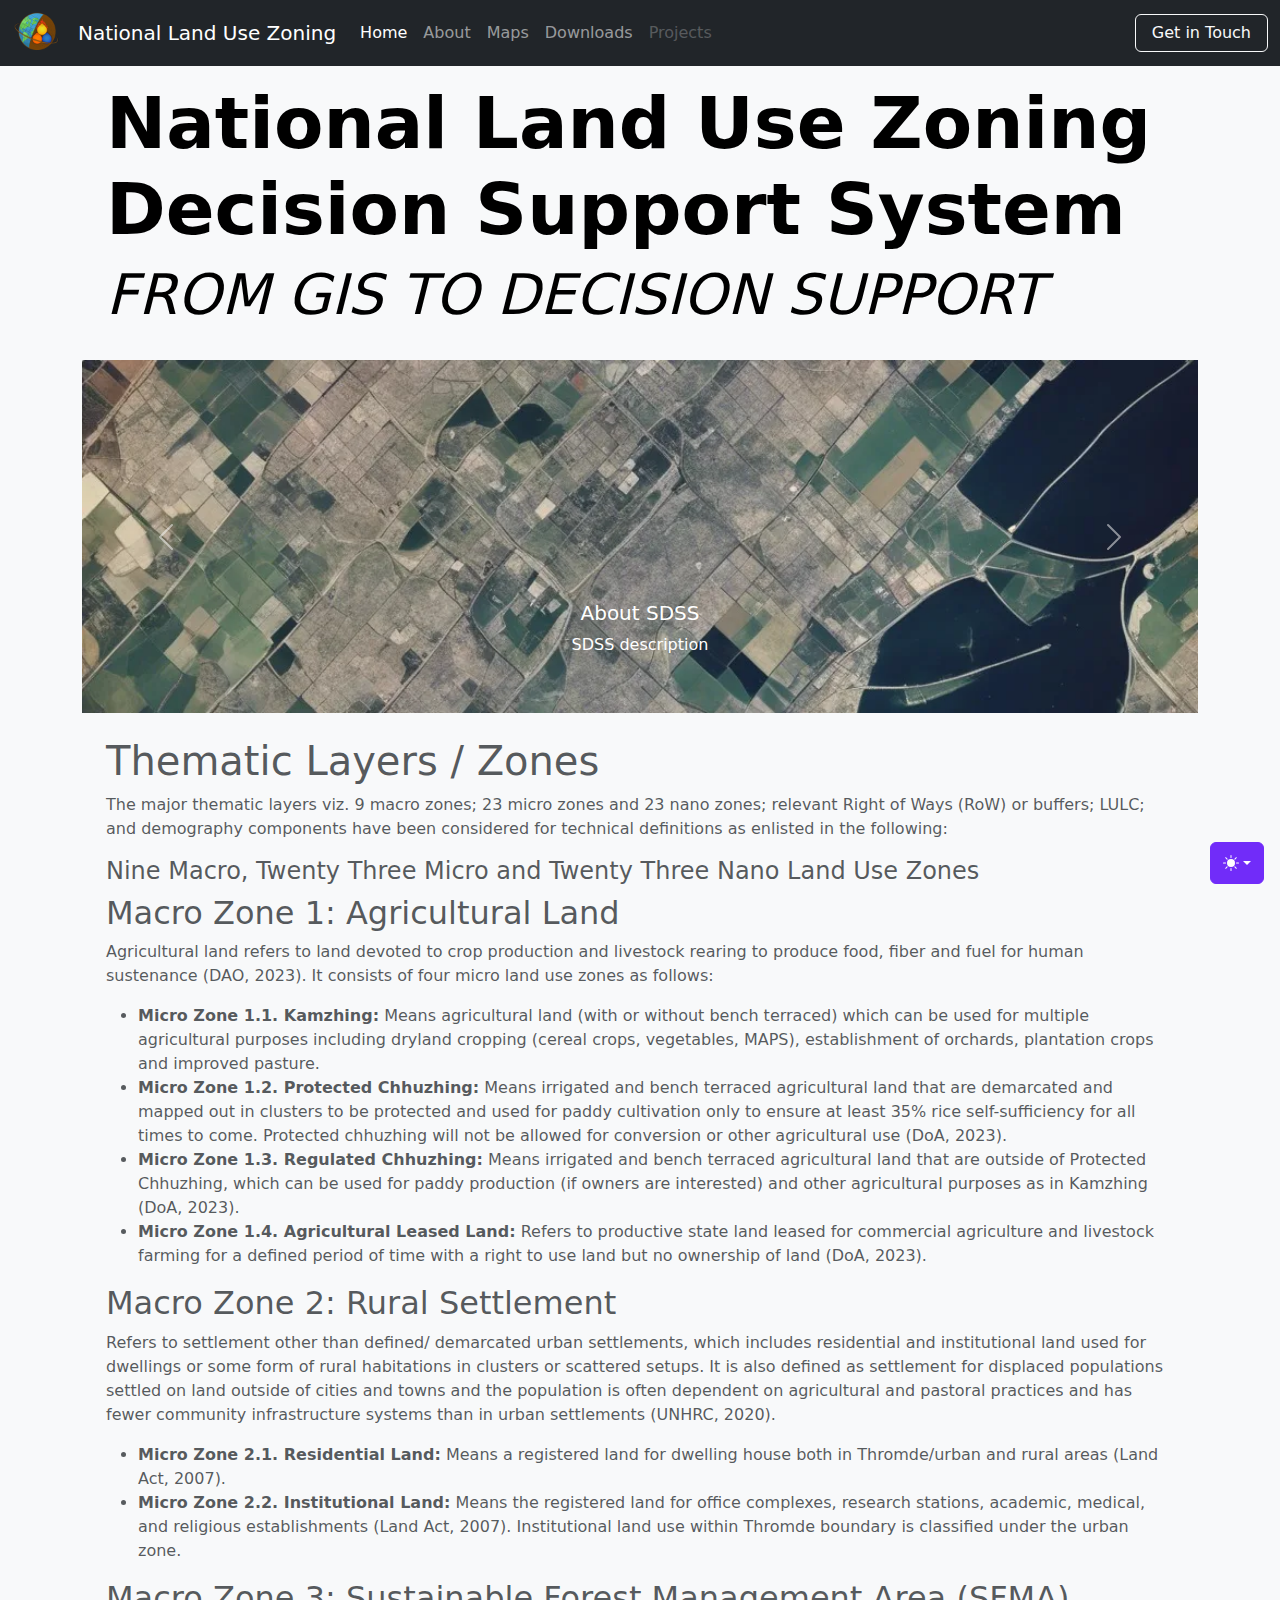
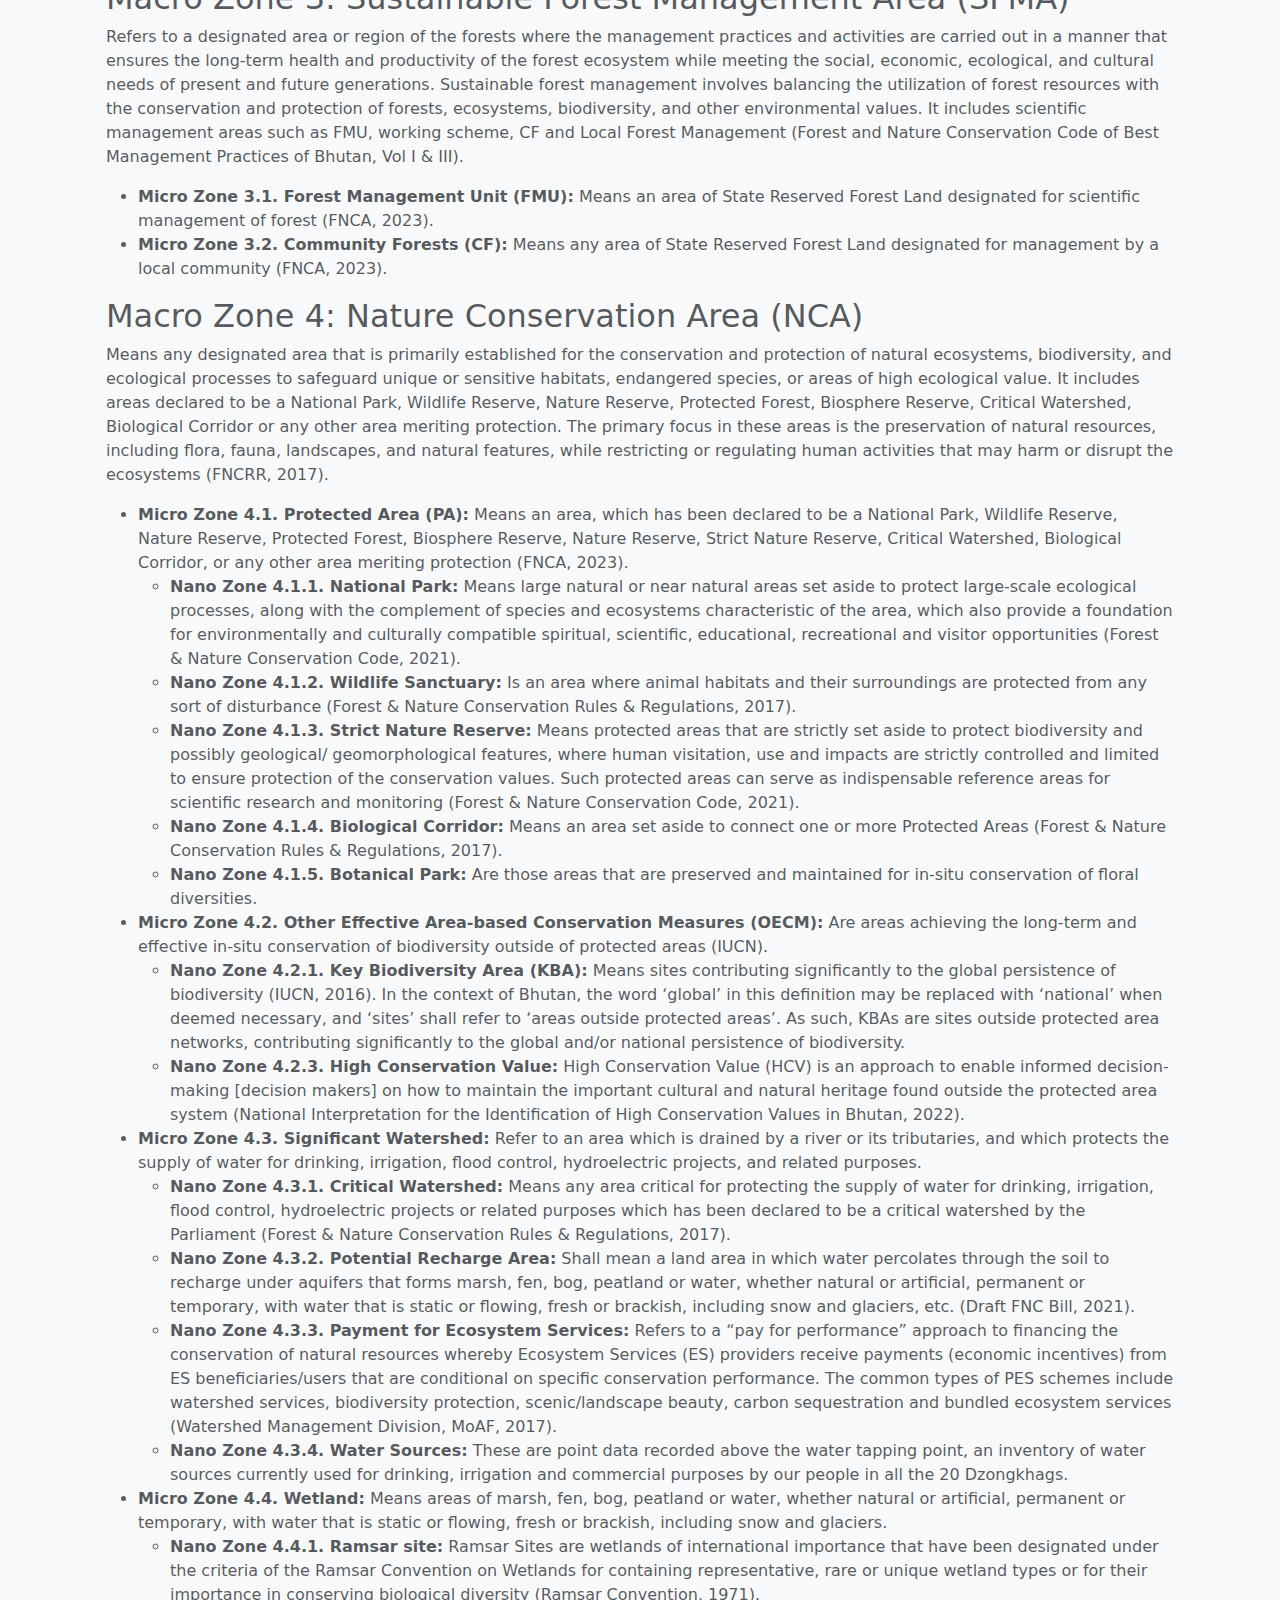
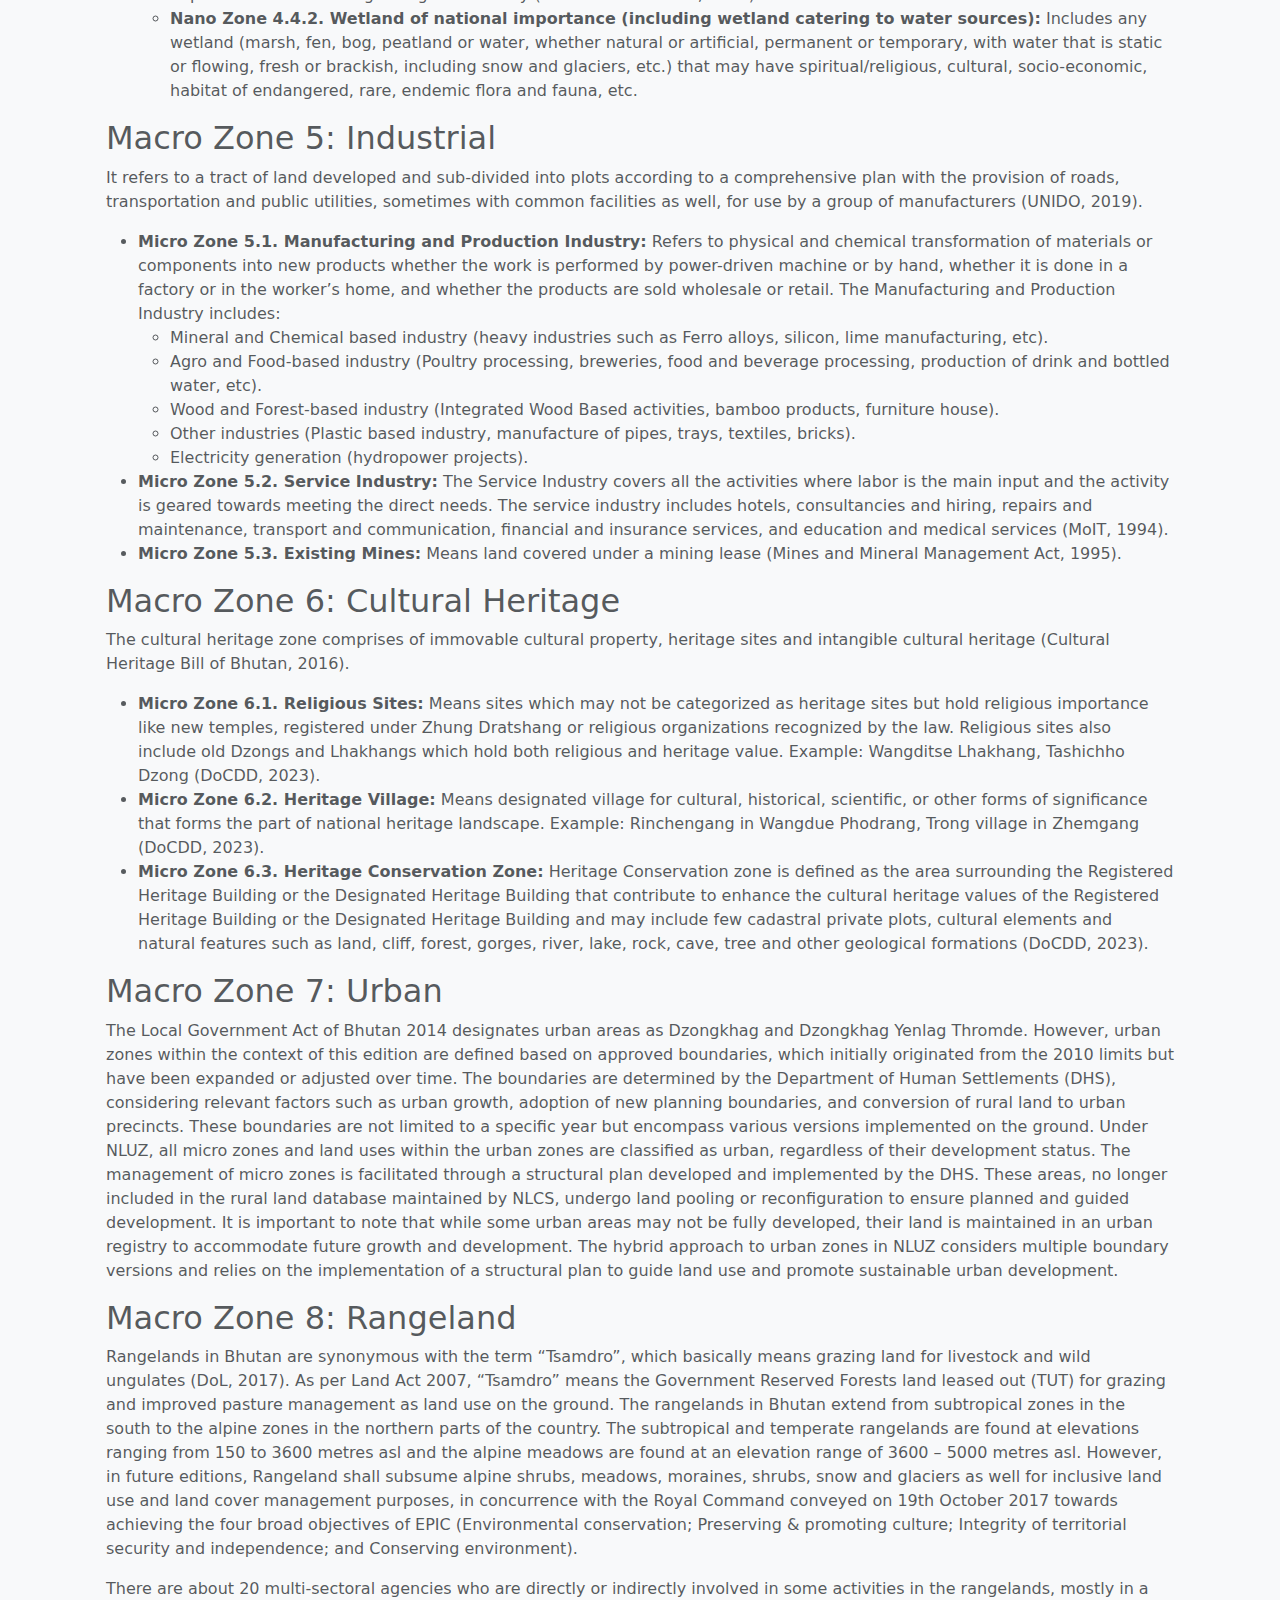
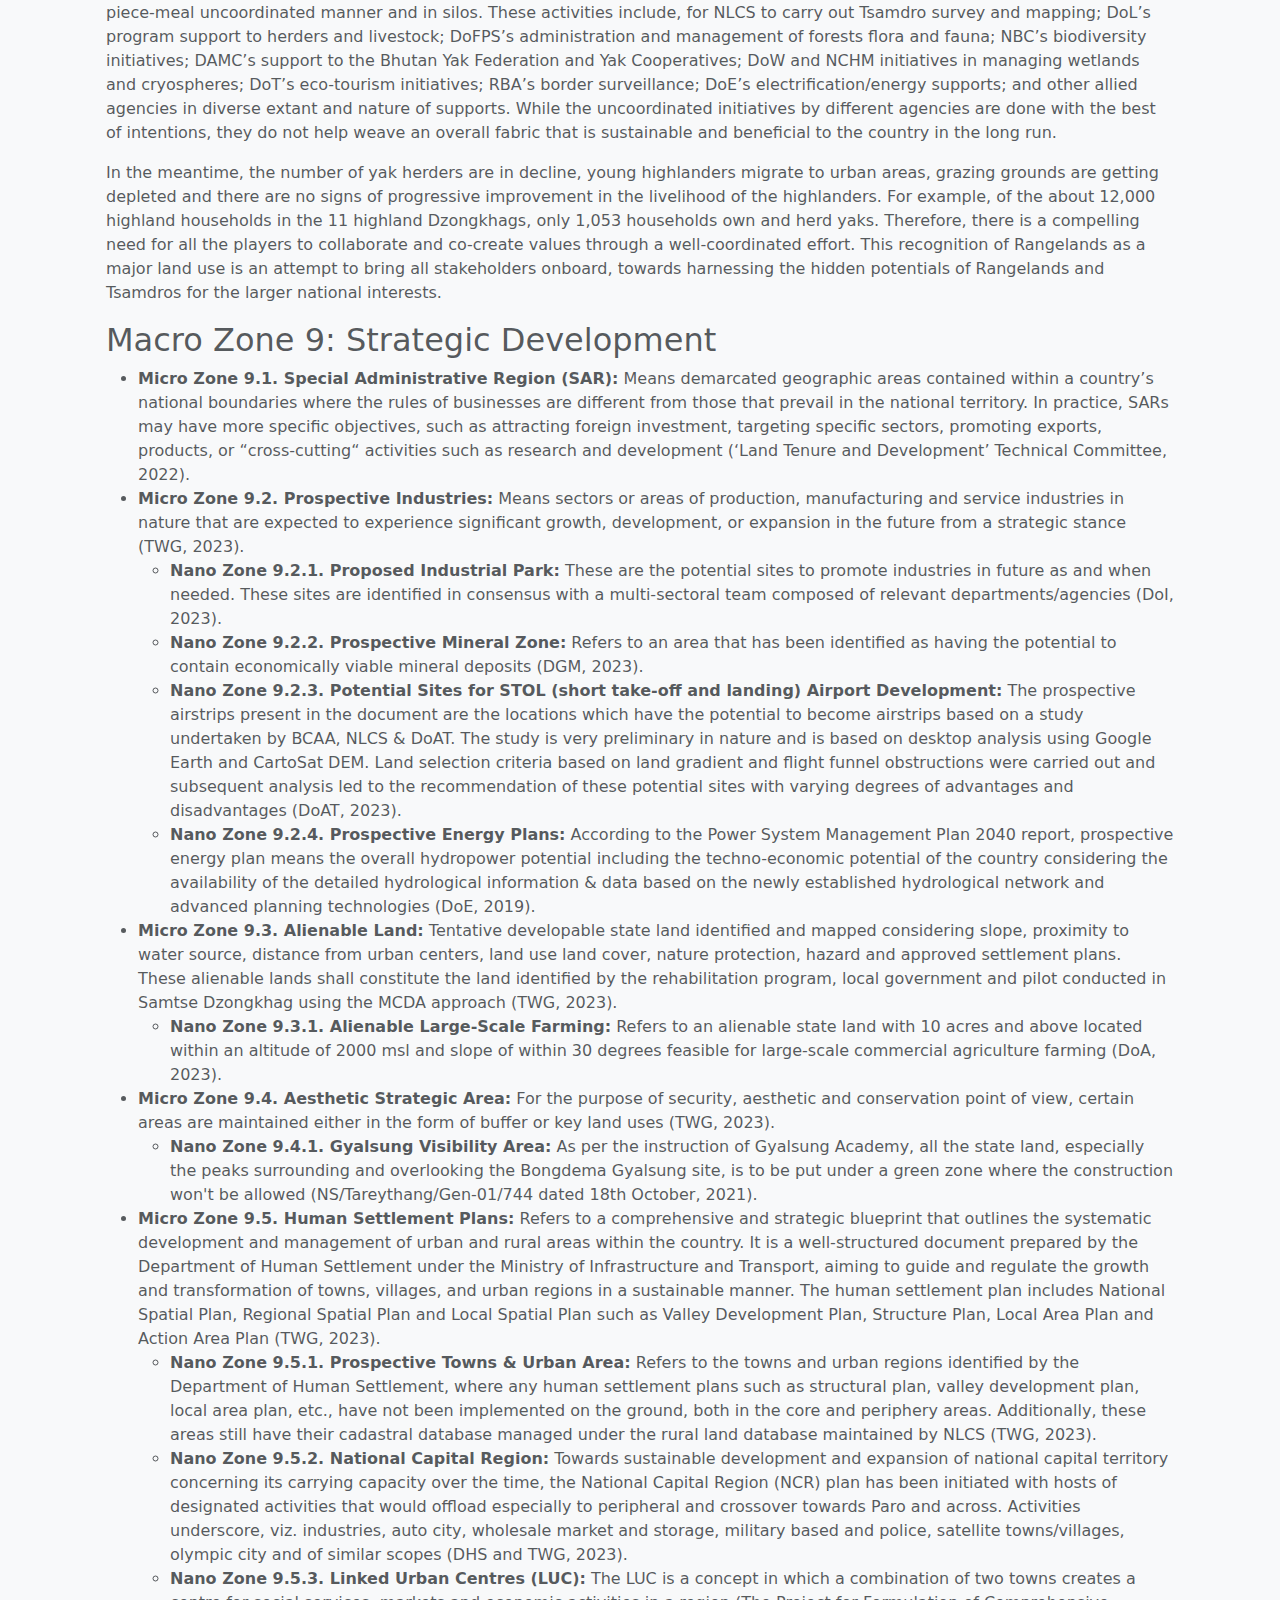
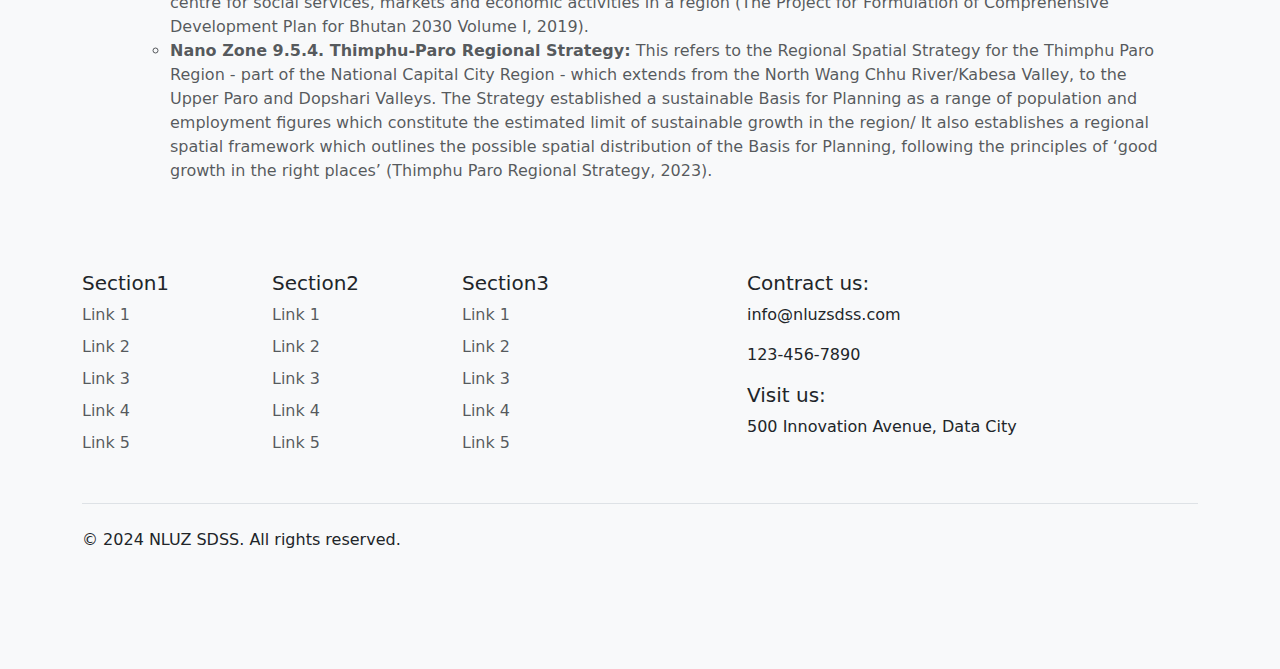
==== index.html @ 6e3481cf "initial commit" ====
<!doctype html>
<html lang="en" data-bs-theme="auto">

<head>
  <script src="./assets/js/color-modes.js"></script>
  <meta charset="utf-8">
  <meta name="viewport" content="width=device-width, initial-scale=1">
  <meta name="description" content="The NLUZ Spatial Decision Support System aims to bring a geographic information system to a decision-support platform promoting the use of geographic information and not the GIS technologies.">
  <meta name="author" content="United Nations Satellite Centre (UNOSAT)">
  <!-- ICON -->
  <link rel="icon" href="./assets/favicon.ico" sizes="32x32" type="image/vnd.microsoft.icon">
  <title>Home | National Land Use Zoning</title>

  <link href="https://cdn.jsdelivr.net/npm/bootstrap@5.3.3/dist/css/bootstrap.min.css" rel="stylesheet">

  <style>
    .bd-placeholder-img {
      font-size: 1.125rem;
      text-anchor: middle;
      -webkit-user-select: none;
      -moz-user-select: none;
      user-select: none;
    }

    @media (min-width: 768px) {
      .bd-placeholder-img-lg {
        font-size: 3.5rem;
      }
    }

    .bi {
      vertical-align: -.125em;
      fill: currentColor;
    }

    .btn-bd-primary {
      --bd-violet-bg: #712cf9;
      --bd-violet-rgb: 112.520718, 44.062154, 249.437846;

      --bs-btn-font-weight: 600;
      --bs-btn-color: var(--bs-white);
      --bs-btn-bg: var(--bd-violet-bg);
      --bs-btn-border-color: var(--bd-violet-bg);
      --bs-btn-hover-color: var(--bs-white);
      --bs-btn-hover-bg: #6528e0;
      --bs-btn-hover-border-color: #6528e0;
      --bs-btn-focus-shadow-rgb: var(--bd-violet-rgb);
      --bs-btn-active-color: var(--bs-btn-hover-color);
      --bs-btn-active-bg: #5a23c8;
      --bs-btn-active-border-color: #5a23c8;
    }

    .bd-mode-toggle {
      z-index: 1500;
    }

    .bd-mode-toggle .dropdown-menu .active .bi {
      display: block !important;
    }
  </style>


  <!-- Custom styles for this template -->
  <link href="./assets/css/offcanvas-navbar.css" rel="stylesheet">
</head>

<body class="bg-body-tertiary">
  <svg xmlns="http://www.w3.org/2000/svg" class="d-none">
    <symbol id="check2" viewBox="0 0 16 16">
      <path
        d="M13.854 3.646a.5.5 0 0 1 0 .708l-7 7a.5.5 0 0 1-.708 0l-3.5-3.5a.5.5 0 1 1 .708-.708L6.5 10.293l6.646-6.647a.5.5 0 0 1 .708 0z" />
    </symbol>
    <symbol id="circle-half" viewBox="0 0 16 16">
      <path d="M8 15A7 7 0 1 0 8 1v14zm0 1A8 8 0 1 1 8 0a8 8 0 0 1 0 16z" />
    </symbol>
    <symbol id="moon-stars-fill" viewBox="0 0 16 16">
      <path
        d="M6 .278a.768.768 0 0 1 .08.858 7.208 7.208 0 0 0-.878 3.46c0 4.021 3.278 7.277 7.318 7.277.527 0 1.04-.055 1.533-.16a.787.787 0 0 1 .81.316.733.733 0 0 1-.031.893A8.349 8.349 0 0 1 8.344 16C3.734 16 0 12.286 0 7.71 0 4.266 2.114 1.312 5.124.06A.752.752 0 0 1 6 .278z" />
      <path
        d="M10.794 3.148a.217.217 0 0 1 .412 0l.387 1.162c.173.518.579.924 1.097 1.097l1.162.387a.217.217 0 0 1 0 .412l-1.162.387a1.734 1.734 0 0 0-1.097 1.097l-.387 1.162a.217.217 0 0 1-.412 0l-.387-1.162A1.734 1.734 0 0 0 9.31 6.593l-1.162-.387a.217.217 0 0 1 0-.412l1.162-.387a1.734 1.734 0 0 0 1.097-1.097l.387-1.162zM13.863.099a.145.145 0 0 1 .274 0l.258.774c.115.346.386.617.732.732l.774.258a.145.145 0 0 1 0 .274l-.774.258a1.156 1.156 0 0 0-.732.732l-.258.774a.145.145 0 0 1-.274 0l-.258-.774a1.156 1.156 0 0 0-.732-.732l-.774-.258a.145.145 0 0 1 0-.274l.774-.258c.346-.115.617-.386.732-.732L13.863.1z" />
    </symbol>
    <symbol id="sun-fill" viewBox="0 0 16 16">
      <path
        d="M8 12a4 4 0 1 0 0-8 4 4 0 0 0 0 8zM8 0a.5.5 0 0 1 .5.5v2a.5.5 0 0 1-1 0v-2A.5.5 0 0 1 8 0zm0 13a.5.5 0 0 1 .5.5v2a.5.5 0 0 1-1 0v-2A.5.5 0 0 1 8 13zm8-5a.5.5 0 0 1-.5.5h-2a.5.5 0 0 1 0-1h2a.5.5 0 0 1 .5.5zM3 8a.5.5 0 0 1-.5.5h-2a.5.5 0 0 1 0-1h2A.5.5 0 0 1 3 8zm10.657-5.657a.5.5 0 0 1 0 .707l-1.414 1.415a.5.5 0 1 1-.707-.708l1.414-1.414a.5.5 0 0 1 .707 0zm-9.193 9.193a.5.5 0 0 1 0 .707L3.05 13.657a.5.5 0 0 1-.707-.707l1.414-1.414a.5.5 0 0 1 .707 0zm9.193 2.121a.5.5 0 0 1-.707 0l-1.414-1.414a.5.5 0 0 1 .707-.707l1.414 1.414a.5.5 0 0 1 0 .707zM4.464 4.465a.5.5 0 0 1-.707 0L2.343 3.05a.5.5 0 1 1 .707-.707l1.414 1.414a.5.5 0 0 1 0 .708z" />
    </symbol>
  </svg>

  <div class="dropdown position-fixed bottom-0 end-0 mb-3 me-3 bd-mode-toggle">
    <button class="btn btn-bd-primary py-2 dropdown-toggle d-flex align-items-center" id="bd-theme" type="button"
      aria-expanded="false" data-bs-toggle="dropdown" aria-label="Toggle theme (auto)">
      <svg class="bi my-1 theme-icon-active" width="1em" height="1em">
        <use href="#circle-half"></use>
      </svg>
      <span class="visually-hidden" id="bd-theme-text">Toggle theme</span>
    </button>
    <ul class="dropdown-menu dropdown-menu-end shadow" aria-labelledby="bd-theme-text">
      <li>
        <button type="button" class="dropdown-item d-flex align-items-center" data-bs-theme-value="light"
          aria-pressed="false">
          <svg class="bi me-2 opacity-50" width="1em" height="1em">
            <use href="#sun-fill"></use>
          </svg>
          Light
          <svg class="bi ms-auto d-none" width="1em" height="1em">
            <use href="#check2"></use>
          </svg>
        </button>
      </li>
      <li>
        <button type="button" class="dropdown-item d-flex align-items-center" data-bs-theme-value="dark"
          aria-pressed="false">
          <svg class="bi me-2 opacity-50" width="1em" height="1em">
            <use href="#moon-stars-fill"></use>
          </svg>
          Dark
          <svg class="bi ms-auto d-none" width="1em" height="1em">
            <use href="#check2"></use>
          </svg>
        </button>
      </li>
      <li>
        <button type="button" class="dropdown-item d-flex align-items-center active" data-bs-theme-value="auto"
          aria-pressed="true">
          <svg class="bi me-2 opacity-50" width="1em" height="1em">
            <use href="#circle-half"></use>
          </svg>
          Auto
          <svg class="bi ms-auto d-none" width="1em" height="1em">
            <use href="#check2"></use>
          </svg>
        </button>
      </li>
    </ul>
  </div>

  <!-- NAVIGATION BAR -->
  <nav class="navbar navbar-expand-lg fixed-top navbar-dark bg-dark" aria-label="Main navigation">
    <div class="container-fluid">
      <img class="me-3" src="./assets/images/NLCS-logo.png" alt="" width="50" height="50">
      <a class="navbar-brand" href="#">National Land Use Zoning</a>
      <button class="navbar-toggler p-0 border-0" type="button" id="navbarSideCollapse" aria-label="Toggle navigation">
        <span class="navbar-toggler-icon"></span>
      </button>

      <div class="navbar-collapse offcanvas-collapse" id="navbarsExampleDefault">
        <ul class="navbar-nav me-auto mb-2 mb-lg-0">
          <li class="nav-item">
            <a class="nav-link active" aria-current="page" href="#">Home</a>
          </li>
          <li class="nav-item">
            <a class="nav-link" href="./about.html">About</a>
          </li>
          <li class="nav-item">
            <a class="nav-link" href="#">Maps</a>
          </li>
          <li class="nav-item">
            <a class="nav-link" href="./download.html">Downloads</a>
          </li>
          <li class="nav-item">
            <a class="nav-link disabled" href="#">Projects</a>
          </li>
        </ul>
        <button class="btn btn-outline-light px-3" type="button">Get in Touch</button>
      </div>
    </div>
  </nav>

  <main class="container">

    <div class="p-4 p-md-4 rounded text-body-emphasis">
      <div class="col-lg-12 px-0">
        <h1 class="display-2 fw-bold">National Land Use Zoning Decision Support System</h1>
        <h2 class="display-4 fst-italic">FROM GIS TO DECISION SUPPORT</h2>
      </div>
    </div>

    <!-- CAROUSEL -->
    <div id="carouselExampleAutoplaying" class="carousel slide" data-bs-ride="carousel">
      <div class="carousel-inner">
        <div class="carousel-item active">
          <img src="./assets/images/carousel1.jpg" class="d-block w-100 h-50" alt="...">
          <div class="carousel-caption d-none d-md-block">
            <h5>About SDSS</h5>
            <p>SDSS description</p>
          </div>
        </div>
        <div class="carousel-item">
          <img src="./assets/images/carousel2.jpg" class="d-block w-100" alt="...">
          <div class="carousel-caption d-none d-md-block">
            <h5>About SDSS</h5>
            <p>SDSS description</p>
          </div>
        </div>
        <div class="carousel-item">
          <img src="./assets/images/carousel3.jpg" class="d-block w-100" alt="...">
          <div class="carousel-caption d-none d-md-block">
            <h5>About SDSS</h5>
            <p>SDSS description</p>
          </div>
        </div>
      </div>
      <button class="carousel-control-prev" type="button" data-bs-target="#carouselExampleAutoplaying" data-bs-slide="prev">
        <span class="carousel-control-prev-icon" aria-hidden="true"></span>
        <span class="visually-hidden">Previous</span>
      </button>
      <button class="carousel-control-next" type="button" data-bs-target="#carouselExampleAutoplaying" data-bs-slide="next">
        <span class="carousel-control-next-icon" aria-hidden="true"></span>
        <span class="visually-hidden">Next</span>
      </button>
    </div>

    <!-- SECTION NLUZ ZONES -->
    <section class="p-4 p-md-4 text-body-secondary">
      <h1>Thematic Layers / Zones</h1>
      <p>The major thematic layers viz. 9 macro zones; 23 micro zones and 23 nano zones; relevant Right of Ways (RoW) or
        buffers; LULC; and demography components have been considered for technical definitions as enlisted in the
        following:</p>
      <h4>Nine Macro, Twenty Three Micro and Twenty Three Nano Land Use Zones </h4>
    
    
      <h2>Macro Zone 1: Agricultural Land</h2>
      <p>Agricultural land refers to land devoted to crop production and livestock rearing to produce food, fiber and fuel
        for human sustenance (DAO, 2023). It consists of four micro land use zones as follows:</p>
      <ul>
        <li>
          <strong>Micro Zone 1.1. Kamzhing:</strong> Means agricultural land (with or without bench terraced) which can be
          used for multiple agricultural purposes including dryland cropping (cereal crops, vegetables, MAPS), establishment
          of orchards, plantation crops and improved pasture.
        </li>
        <li>
          <strong>Micro Zone 1.2. Protected Chhuzhing:</strong> Means irrigated and bench terraced agricultural land that
          are demarcated and mapped out in clusters to be protected and used for paddy cultivation only to ensure at least
          35% rice self-sufficiency for all times to come. Protected chhuzhing will not be allowed for conversion or other
          agricultural use (DoA, 2023).
        </li>
        <li>
          <strong>Micro Zone 1.3. Regulated Chhuzhing:</strong> Means irrigated and bench terraced agricultural land that
          are outside of Protected Chhuzhing, which can be used for paddy production (if owners are interested) and other
          agricultural purposes as in Kamzhing (DoA, 2023).
        </li>
        <li>
          <strong>Micro Zone 1.4. Agricultural Leased Land:</strong> Refers to productive state land leased for commercial
          agriculture and livestock farming for a defined period of time with a right to use land but no ownership of land
          (DoA, 2023).
        </li>
      </ul>
    
      <h2>Macro Zone 2: Rural Settlement</h2>
      <p>Refers to settlement other than defined/ demarcated urban settlements, which includes residential and institutional
        land used for dwellings or some form of rural habitations in clusters or scattered setups. It is also defined as
        settlement for displaced populations settled on land outside of cities and towns and the population is often
        dependent on agricultural and pastoral practices and has fewer community infrastructure systems than in urban
        settlements (UNHRC, 2020).</p>
      <ul>
        <li>
          <strong>Micro Zone 2.1. Residential Land:</strong> Means a registered land for dwelling house both in
          Thromde/urban and rural areas (Land Act, 2007).
        </li>
        <li>
          <strong>Micro Zone 2.2. Institutional Land:</strong> Means the registered land for office complexes, research
          stations, academic, medical, and religious establishments (Land Act, 2007). Institutional land use within Thromde
          boundary is classified under the urban zone.
        </li>
      </ul>
    
      <h2>Macro Zone 3: Sustainable Forest Management Area (SFMA)</h2>
      <p>Refers to a designated area or region of the forests where the management practices and activities are carried out
        in a manner that ensures the long-term health and productivity of the forest ecosystem while meeting the social,
        economic, ecological, and cultural needs of present and future generations. Sustainable forest management involves
        balancing the utilization of forest resources with the conservation and protection of forests, ecosystems,
        biodiversity, and other environmental values. It includes scientific management areas such as FMU, working scheme,
        CF and Local Forest Management (Forest and Nature Conservation Code of Best Management Practices of Bhutan, Vol I &
        III).</p>
      <ul>
        <li>
          <strong>Micro Zone 3.1. Forest Management Unit (FMU):</strong> Means an area of State Reserved Forest Land
          designated for scientific management of forest (FNCA, 2023).
        </li>
        <li>
          <strong>Micro Zone 3.2. Community Forests (CF):</strong> Means any area of State Reserved Forest Land designated
          for management by a local community (FNCA, 2023).
        </li>
      </ul>
    
      <h2>Macro Zone 4: Nature Conservation Area (NCA)</h2>
      <p>Means any designated area that is primarily established for the conservation and protection of natural ecosystems,
        biodiversity, and ecological processes to safeguard unique or sensitive habitats, endangered species, or areas of
        high ecological value. It includes areas declared to be a National Park, Wildlife Reserve, Nature Reserve, Protected
        Forest, Biosphere Reserve, Critical Watershed, Biological Corridor or any other area meriting protection. The
        primary focus in these areas is the preservation of natural resources, including flora, fauna, landscapes, and
        natural features, while restricting or regulating human activities that may harm or disrupt the ecosystems (FNCRR,
        2017).</p>
      <ul>
        <li>
          <strong>Micro Zone 4.1. Protected Area (PA):</strong> Means an area, which has been declared to be a National
          Park, Wildlife Reserve, Nature Reserve, Protected Forest, Biosphere Reserve, Nature Reserve, Strict Nature
          Reserve, Critical Watershed, Biological Corridor, or any other area meriting protection (FNCA, 2023).
          <ul>
            <li>
              <strong>Nano Zone 4.1.1. National Park:</strong> Means large natural or near natural areas set aside to
              protect large-scale ecological processes, along with the complement of species and ecosystems characteristic
              of the area, which also provide a foundation for environmentally and culturally compatible spiritual,
              scientific, educational, recreational and visitor opportunities (Forest & Nature Conservation Code, 2021).
            </li>
            <li>
              <strong>Nano Zone 4.1.2. Wildlife Sanctuary:</strong> Is an area where animal habitats and their surroundings
              are protected from any sort of disturbance (Forest & Nature Conservation Rules & Regulations, 2017).
            </li>
            <li>
              <strong>Nano Zone 4.1.3. Strict Nature Reserve:</strong> Means protected areas that are strictly set aside to
              protect biodiversity and possibly geological/ geomorphological features, where human visitation, use and
              impacts are strictly controlled and limited to ensure protection of the conservation values. Such protected
              areas can serve as indispensable reference areas for scientific research and monitoring (Forest & Nature
              Conservation Code, 2021).
            </li>
            <li>
              <strong>Nano Zone 4.1.4. Biological Corridor:</strong> Means an area set aside to connect one or more
              Protected Areas (Forest & Nature Conservation Rules & Regulations, 2017).
            </li>
            <li>
              <strong>Nano Zone 4.1.5. Botanical Park:</strong> Are those areas that are preserved and maintained for
              in-situ conservation of floral diversities.
            </li>
          </ul>
        </li>
        <li>
          <strong>Micro Zone 4.2. Other Effective Area-based Conservation Measures (OECM):</strong> Are areas achieving the
          long-term and effective in-situ conservation of biodiversity outside of protected areas (IUCN).
          <ul>
            <li>
              <strong>Nano Zone 4.2.1. Key Biodiversity Area (KBA):</strong> Means sites contributing significantly to the
              global persistence of biodiversity (IUCN, 2016). In the context of Bhutan, the word ‘global’ in this
              definition may be replaced with ‘national’ when deemed necessary, and ‘sites’ shall refer to ‘areas outside
              protected areas’. As such, KBAs are sites outside protected area networks, contributing significantly to the
              global and/or national persistence of biodiversity.
            </li>
            <li>
              <strong>Nano Zone 4.2.3. High Conservation Value:</strong> High Conservation Value (HCV) is an approach to
              enable informed decision-making [decision makers] on how to maintain the important cultural and natural
              heritage found outside the protected area system (National Interpretation for the Identification of High
              Conservation Values in Bhutan, 2022).
            </li>
          </ul>
        </li>
        <li>
          <strong>Micro Zone 4.3. Significant Watershed:</strong> Refer to an area which is drained by a river or its
          tributaries, and which protects the supply of water for drinking, irrigation, flood control, hydroelectric
          projects, and related purposes.
          <ul>
            <li>
              <strong>Nano Zone 4.3.1. Critical Watershed:</strong> Means any area critical for protecting the supply of
              water for drinking, irrigation, flood control, hydroelectric projects or related purposes which has been
              declared to be a critical watershed by the Parliament (Forest & Nature Conservation Rules & Regulations,
              2017).
            </li>
            <li>
              <strong>Nano Zone 4.3.2. Potential Recharge Area:</strong> Shall mean a land area in which water percolates
              through the soil to recharge under aquifers that forms marsh, fen, bog, peatland or water, whether natural or
              artificial, permanent or temporary, with water that is static or flowing, fresh or brackish, including snow
              and glaciers, etc. (Draft FNC Bill, 2021).
            </li>
            <li>
              <strong>Nano Zone 4.3.3. Payment for Ecosystem Services:</strong> Refers to a “pay for performance” approach
              to financing the conservation of natural resources whereby Ecosystem Services (ES) providers receive payments
              (economic incentives) from ES beneficiaries/users that are conditional on specific conservation performance.
              The common types of PES schemes include watershed services, biodiversity protection, scenic/landscape beauty,
              carbon sequestration and bundled ecosystem services (Watershed Management Division, MoAF, 2017).
            </li>
            <li>
              <strong>Nano Zone 4.3.4. Water Sources:</strong> These are point data recorded above the water tapping point,
              an inventory of water sources currently used for drinking, irrigation and commercial purposes by our people in
              all the 20 Dzongkhags.
            </li>
          </ul>
        </li>
        <li>
          <strong>Micro Zone 4.4. Wetland:</strong> Means areas of marsh, fen, bog, peatland or water, whether natural or
          artificial, permanent or temporary, with water that is static or flowing, fresh or brackish, including snow and
          glaciers.
          <ul>
            <li>
              <strong>Nano Zone 4.4.1. Ramsar site:</strong> Ramsar Sites are wetlands of international importance that have
              been designated under the criteria of the Ramsar Convention on Wetlands for containing representative, rare or
              unique wetland types or for their importance in conserving biological diversity (Ramsar Convention, 1971).
            </li>
            <li>
              <strong>Nano Zone 4.4.2. Wetland of national importance (including wetland catering to water
                sources):</strong> Includes any wetland (marsh, fen, bog, peatland or water, whether natural or artificial,
              permanent or temporary, with water that is static or flowing, fresh or brackish, including snow and glaciers,
              etc.) that may have spiritual/religious, cultural, socio-economic, habitat of endangered, rare, endemic flora
              and fauna, etc.
            </li>
          </ul>
        </li>
      </ul>

          <h2>Macro Zone 5: Industrial</h2>
          <p>It refers to a tract of land developed and sub-divided into plots according to a comprehensive plan with the provision of roads, transportation and public utilities, sometimes with common facilities as well, for use by a group of manufacturers (UNIDO, 2019).</p>
          <ul>
              <li>
                  <strong>Micro Zone 5.1. Manufacturing and Production Industry:</strong> Refers to physical and chemical transformation of materials or components into new products whether the work is performed by power-driven machine or by hand, whether it is done in a factory or in the worker’s home, and whether the products are sold wholesale or retail. The Manufacturing and Production Industry includes:
                  <ul>
                      <li>Mineral and Chemical based industry (heavy industries such as Ferro alloys, silicon, lime manufacturing, etc).</li>
                      <li>Agro and Food-based industry (Poultry processing, breweries, food and beverage processing, production of drink and bottled water, etc).</li>
                      <li>Wood and Forest-based industry (Integrated Wood Based activities, bamboo products, furniture house).</li>
                      <li>Other industries (Plastic based industry, manufacture of pipes, trays, textiles, bricks).</li>
                      <li>Electricity generation (hydropower projects).</li>
                  </ul>
              </li>
              <li>
                  <strong>Micro Zone 5.2. Service Industry:</strong> The Service Industry covers all the activities where labor is the main input and the activity is geared towards meeting the direct needs. The service industry includes hotels, consultancies and hiring, repairs and maintenance, transport and communication, financial and insurance services, and education and medical services (MoIT, 1994).
              </li>
              <li>
                  <strong>Micro Zone 5.3. Existing Mines:</strong> Means land covered under a mining lease (Mines and Mineral Management Act, 1995).
              </li>
          </ul>

          <h2>Macro Zone 6: Cultural Heritage</h2>
          <p>The cultural heritage zone comprises of immovable cultural property, heritage sites and intangible cultural heritage (Cultural Heritage Bill of Bhutan, 2016).</p>
          <ul>
              <li>
                  <strong>Micro Zone 6.1. Religious Sites:</strong> Means sites which may not be categorized as heritage sites but hold religious importance like new temples, registered under Zhung Dratshang or religious organizations recognized by the law. Religious sites also include old Dzongs and Lhakhangs which hold both religious and heritage value. Example: Wangditse Lhakhang, Tashichho Dzong (DoCDD, 2023).
              </li>
              <li>
                  <strong>Micro Zone 6.2. Heritage Village:</strong> Means designated village for cultural, historical, scientific, or other forms of significance that forms the part of national heritage landscape. Example: Rinchengang in Wangdue Phodrang, Trong village in Zhemgang (DoCDD, 2023).
              </li>
              <li>
                  <strong>Micro Zone 6.3. Heritage Conservation Zone:</strong> Heritage Conservation zone is defined as the area surrounding the Registered Heritage Building or the Designated Heritage Building that contribute to enhance the cultural heritage values of the Registered Heritage Building or the Designated Heritage Building and may include few cadastral private plots, cultural elements and natural features such as land, cliff, forest, gorges, river, lake, rock, cave, tree and other geological formations (DoCDD, 2023).
              </li>
          </ul>
    
          <div>
            <h2>Macro Zone 7: Urban</h2>
            <p>The Local Government Act of Bhutan 2014 designates urban areas as Dzongkhag and Dzongkhag Yenlag Thromde. However, urban zones within the context of this edition are defined based on approved boundaries, which initially originated from the 2010 limits but have been expanded or adjusted over time. The boundaries are determined by the Department of Human Settlements (DHS), considering relevant factors such as urban growth, adoption of new planning boundaries, and conversion of rural land to urban precincts. These boundaries are not limited to a specific year but encompass various versions implemented on the ground. Under NLUZ, all micro zones and land uses within the urban zones are classified as urban, regardless of their development status. The management of micro zones is facilitated through a structural plan developed and implemented by the DHS. These areas, no longer included in the rural land database maintained by NLCS, undergo land pooling or reconfiguration to ensure planned and guided development. It is important to note that while some urban areas may not be fully developed, their land is maintained in an urban registry to accommodate future growth and development. The hybrid approach to urban zones in NLUZ considers multiple boundary versions and relies on the implementation of a structural plan to guide land use and promote sustainable urban development.</p>
        </div>
        
        <div>
            <h2>Macro Zone 8: Rangeland</h2>
            <p>Rangelands in Bhutan are synonymous with the term “Tsamdro”, which basically means grazing land for livestock and wild ungulates (DoL, 2017). As per Land Act 2007, “Tsamdro” means the Government Reserved Forests land leased out (TUT) for grazing and improved pasture management as land use on the ground. The rangelands in Bhutan extend from subtropical zones in the south to the alpine zones in the northern parts of the country. The subtropical and temperate rangelands are found at elevations ranging from 150 to 3600 metres asl and the alpine meadows are found at an elevation range of 3600 – 5000 metres asl. However, in future editions, Rangeland shall subsume alpine shrubs, meadows, moraines, shrubs, snow and glaciers as well for inclusive land use and land cover management purposes, in concurrence with the Royal Command conveyed on 19th October 2017 towards achieving the four broad objectives of EPIC (Environmental conservation; Preserving & promoting culture; Integrity of territorial security and independence; and Conserving environment).</p>
            <p>There are about 20 multi-sectoral agencies who are directly or indirectly involved in some activities in the rangelands, mostly in a piece-meal uncoordinated manner and in silos. These activities include, for NLCS to carry out Tsamdro survey and mapping; DoL’s program support to herders and livestock; DoFPS’s administration and management of forests flora and fauna; NBC’s biodiversity initiatives; DAMC’s support to the Bhutan Yak Federation and Yak Cooperatives; DoW and NCHM initiatives in managing wetlands and cryospheres; DoT’s eco-tourism initiatives; RBA’s border surveillance; DoE’s electrification/energy supports; and other allied agencies in diverse extant and nature of supports. While the uncoordinated initiatives by different agencies are done with the best of intentions, they do not help weave an overall fabric that is sustainable and beneficial to the country in the long run.</p>
            <p>In the meantime, the number of yak herders are in decline, young highlanders migrate to urban areas, grazing grounds are getting depleted and there are no signs of progressive improvement in the livelihood of the highlanders. For example, of the about 12,000 highland households in the 11 highland Dzongkhags, only 1,053 households own and herd yaks. Therefore, there is a compelling need for all the players to collaborate and co-create values through a well-coordinated effort. This recognition of Rangelands as a major land use is an attempt to bring all stakeholders onboard, towards harnessing the hidden potentials of Rangelands and Tsamdros for the larger national interests.</p>
        </div>
           
        <div>
          <h2>Macro Zone 9: Strategic Development</h2>
          
          <ul>
              <li>
                  <strong>Micro Zone 9.1. Special Administrative Region (SAR):</strong> Means demarcated geographic areas contained within a country’s national boundaries where the rules of businesses are different from those that prevail in the national territory. In practice, SARs may have more specific objectives, such as attracting foreign investment, targeting specific sectors, promoting exports, products, or “cross-cutting“ activities such as research and development (‘Land Tenure and Development’ Technical Committee, 2022).
              </li>
              
              <li>
                  <strong>Micro Zone 9.2. Prospective Industries:</strong> Means sectors or areas of production, manufacturing and service industries in nature that are expected to experience significant growth, development, or expansion in the future from a strategic stance (TWG, 2023).
                  <ul>
                      <li>
                          <strong>Nano Zone 9.2.1. Proposed Industrial Park:</strong> These are the potential sites to promote industries in future as and when needed. These sites are identified in consensus with a multi-sectoral team composed of relevant departments/agencies (DoI, 2023).
                      </li>
                      <li>
                          <strong>Nano Zone 9.2.2. Prospective Mineral Zone:</strong> Refers to an area that has been identified as having the potential to contain economically viable mineral deposits (DGM, 2023).
                      </li>
                      <li>
                          <strong>Nano Zone 9.2.3. Potential Sites for STOL (short take-off and landing) Airport Development:</strong> The prospective airstrips present in the document are the locations which have the potential to become airstrips based on a study undertaken by BCAA, NLCS & DoAT. The study is very preliminary in nature and is based on desktop analysis using Google Earth and CartoSat DEM. Land selection criteria based on land gradient and flight funnel obstructions were carried out and subsequent analysis led to the recommendation of these potential sites with varying degrees of advantages and disadvantages (DoAT, 2023).
                      </li>
                      <li>
                          <strong>Nano Zone 9.2.4. Prospective Energy Plans:</strong> According to the Power System Management Plan 2040 report, prospective energy plan means the overall hydropower potential including the techno-economic potential of the country considering the availability of the detailed hydrological information & data based on the newly established hydrological network and advanced planning technologies (DoE, 2019).
                      </li>
                  </ul>
              </li>
              
              <li>
                  <strong>Micro Zone 9.3. Alienable Land:</strong> Tentative developable state land identified and mapped considering slope, proximity to water source, distance from urban centers, land use land cover, nature protection, hazard and approved settlement plans. These alienable lands shall constitute the land identified by the rehabilitation program, local government and pilot conducted in Samtse Dzongkhag using the MCDA approach (TWG, 2023).
                  <ul>
                      <li>
                          <strong>Nano Zone 9.3.1. Alienable Large-Scale Farming:</strong> Refers to an alienable state land with 10 acres and above located within an altitude of 2000 msl and slope of within 30 degrees feasible for large-scale commercial agriculture farming (DoA, 2023).
                      </li>
                  </ul>
              </li>
              
              <li>
                  <strong>Micro Zone 9.4. Aesthetic Strategic Area:</strong> For the purpose of security, aesthetic and conservation point of view, certain areas are maintained either in the form of buffer or key land uses (TWG, 2023).
                  <ul>
                      <li>
                          <strong>Nano Zone 9.4.1. Gyalsung Visibility Area:</strong> As per the instruction of Gyalsung Academy, all the state land, especially the peaks surrounding and overlooking the Bongdema Gyalsung site, is to be put under a green zone where the construction won't be allowed (NS/Tareythang/Gen-01/744 dated 18th October, 2021).
                      </li>
                  </ul>
              </li>
              
              <li>
                  <strong>Micro Zone 9.5. Human Settlement Plans:</strong> Refers to a comprehensive and strategic blueprint that outlines the systematic development and management of urban and rural areas within the country. It is a well-structured document prepared by the Department of Human Settlement under the Ministry of Infrastructure and Transport, aiming to guide and regulate the growth and transformation of towns, villages, and urban regions in a sustainable manner. The human settlement plan includes National Spatial Plan, Regional Spatial Plan and Local Spatial Plan such as Valley Development Plan, Structure Plan, Local Area Plan and Action Area Plan (TWG, 2023).
                  <ul>
                      <li>
                          <strong>Nano Zone 9.5.1. Prospective Towns & Urban Area:</strong> Refers to the towns and urban regions identified by the Department of Human Settlement, where any human settlement plans such as structural plan, valley development plan, local area plan, etc., have not been implemented on the ground, both in the core and periphery areas. Additionally, these areas still have their cadastral database managed under the rural land database maintained by NLCS (TWG, 2023).
                      </li>
                      <li>
                          <strong>Nano Zone 9.5.2. National Capital Region:</strong> Towards sustainable development and expansion of national capital territory concerning its carrying capacity over the time, the National Capital Region (NCR) plan has been initiated with hosts of designated activities that would offload especially to peripheral and crossover towards Paro and across. Activities underscore, viz. industries, auto city, wholesale market and storage, military based and police, satellite towns/villages, olympic city and of similar scopes (DHS and TWG, 2023).
                      </li>
                      <li>
                          <strong>Nano Zone 9.5.3. Linked Urban Centres (LUC):</strong> The LUC is a concept in which a combination of two towns creates a centre for social services, markets and economic activities in a region (The Project for Formulation of Comprehensive Development Plan for Bhutan 2030 Volume I, 2019).
                      </li>
                      <li>
                          <strong>Nano Zone 9.5.4. Thimphu-Paro Regional Strategy:</strong> This refers to the Regional Spatial Strategy for the Thimphu Paro Region - part of the National Capital City Region - which extends from the North Wang Chhu River/Kabesa Valley, to the Upper Paro and Dopshari Valleys. The Strategy established a sustainable Basis for Planning as a range of population and employment figures which constitute the estimated limit of sustainable growth in the region/ It also establishes a regional spatial framework which outlines the possible spatial distribution of the Basis for Planning, following the principles of ‘good growth in the right places’ (Thimphu Paro Regional Strategy, 2023).
                      </li>
                  </ul>
              </li>
          </ul>
      </div>
          
    
    </section>

    <!-- FOOTER -->
    <footer class="py-5">
      <div class="row">
        <div class="col-6 col-md-2 mb-3">
          <h5>Section1</h5>
          <ul class="nav flex-column">
            <li class="nav-item mb-2"><a href="#" class="nav-link p-0 text-body-secondary">Link 1</a></li>
            <li class="nav-item mb-2"><a href="#" class="nav-link p-0 text-body-secondary">Link 2</a></li>
            <li class="nav-item mb-2"><a href="#" class="nav-link p-0 text-body-secondary">Link 3</a></li>
            <li class="nav-item mb-2"><a href="#" class="nav-link p-0 text-body-secondary">Link 4</a></li>
            <li class="nav-item mb-2"><a href="#" class="nav-link p-0 text-body-secondary">Link 5</a></li>
          </ul>
        </div>
  
        <div class="col-6 col-md-2 mb-3">
          <h5>Section2</h5>
          <ul class="nav flex-column">
            <li class="nav-item mb-2"><a href="#" class="nav-link p-0 text-body-secondary">Link 1</a></li>
            <li class="nav-item mb-2"><a href="#" class="nav-link p-0 text-body-secondary">Link 2</a></li>
            <li class="nav-item mb-2"><a href="#" class="nav-link p-0 text-body-secondary">Link 3</a></li>
            <li class="nav-item mb-2"><a href="#" class="nav-link p-0 text-body-secondary">Link 4</a></li>
            <li class="nav-item mb-2"><a href="#" class="nav-link p-0 text-body-secondary">Link 5</a></li>
          </ul>
        </div>
  
        <div class="col-6 col-md-2 mb-3">
          <h5>Section3</h5>
          <ul class="nav flex-column">
            <li class="nav-item mb-2"><a href="#" class="nav-link p-0 text-body-secondary">Link 1</a></li>
            <li class="nav-item mb-2"><a href="#" class="nav-link p-0 text-body-secondary">Link 2</a></li>
            <li class="nav-item mb-2"><a href="#" class="nav-link p-0 text-body-secondary">Link 3</a></li>
            <li class="nav-item mb-2"><a href="#" class="nav-link p-0 text-body-secondary">Link 4</a></li>
            <li class="nav-item mb-2"><a href="#" class="nav-link p-0 text-body-secondary">Link 5</a></li>
          </ul>
        </div>
  
        <div class="col-md-5 offset-md-1 mb-3">
            <h5>Contract us:</h5>
            <p>info@nluzsdss.com</p>
            <p>123-456-7890</p>
            <h5>Visit us:</h5>
            <p>500 Innovation Avenue, Data City</p>
        </div>
      </div>
  
      <div class="d-flex flex-column flex-sm-row justify-content-between py-4 my-4 border-top">
        <p>&copy; 2024 NLUZ SDSS. All rights reserved.</p>
        <ul class="list-unstyled d-flex">
          <li class="ms-3"><a class="link-body-emphasis" href="#"><svg class="bi" width="24" height="24"><use xlink:href="#twitter"/></svg></a></li>
          <li class="ms-3"><a class="link-body-emphasis" href="#"><svg class="bi" width="24" height="24"><use xlink:href="#instagram"/></svg></a></li>
          <li class="ms-3"><a class="link-body-emphasis" href="#"><svg class="bi" width="24" height="24"><use xlink:href="#facebook"/></svg></a></li>
        </ul>
      </div>
    </footer>


  </main>
  <script src="https://cdn.jsdelivr.net/npm/bootstrap@5.3.3/dist/js/bootstrap.bundle.min.js"></script>

  <script src="./assets/js/offcanvas-navbar.js"></script>
</body>

</html>
---- assets/css/offcanvas-navbar.css ----
html,
body {
  overflow-x: hidden; /* Prevent scroll on narrow devices */
}

body {
  padding-top: 56px;
}

@media (max-width: 991.98px) {
  .offcanvas-collapse {
    position: fixed;
    top: 56px; /* Height of navbar */
    bottom: 0;
    left: 100%;
    width: 100%;
    padding-right: 1rem;
    padding-left: 1rem;
    overflow-y: auto;
    visibility: hidden;
    background-color: #343a40;
    transition: transform .3s ease-in-out, visibility .3s ease-in-out;
  }
  .offcanvas-collapse.open {
    visibility: visible;
    transform: translateX(-100%);
  }
}

.nav-scroller .nav {
  color: rgba(255, 255, 255, .75);
}

.nav-scroller .nav-link {
  padding-top: .75rem;
  padding-bottom: .75rem;
  font-size: .875rem;
  color: #6c757d;
}

.nav-scroller .nav-link:hover {
  color: #007bff;
}

.nav-scroller .active {
  font-weight: 500;
  color: #343a40;
}

.bg-purple {
  background-color: #6f42c1;
}
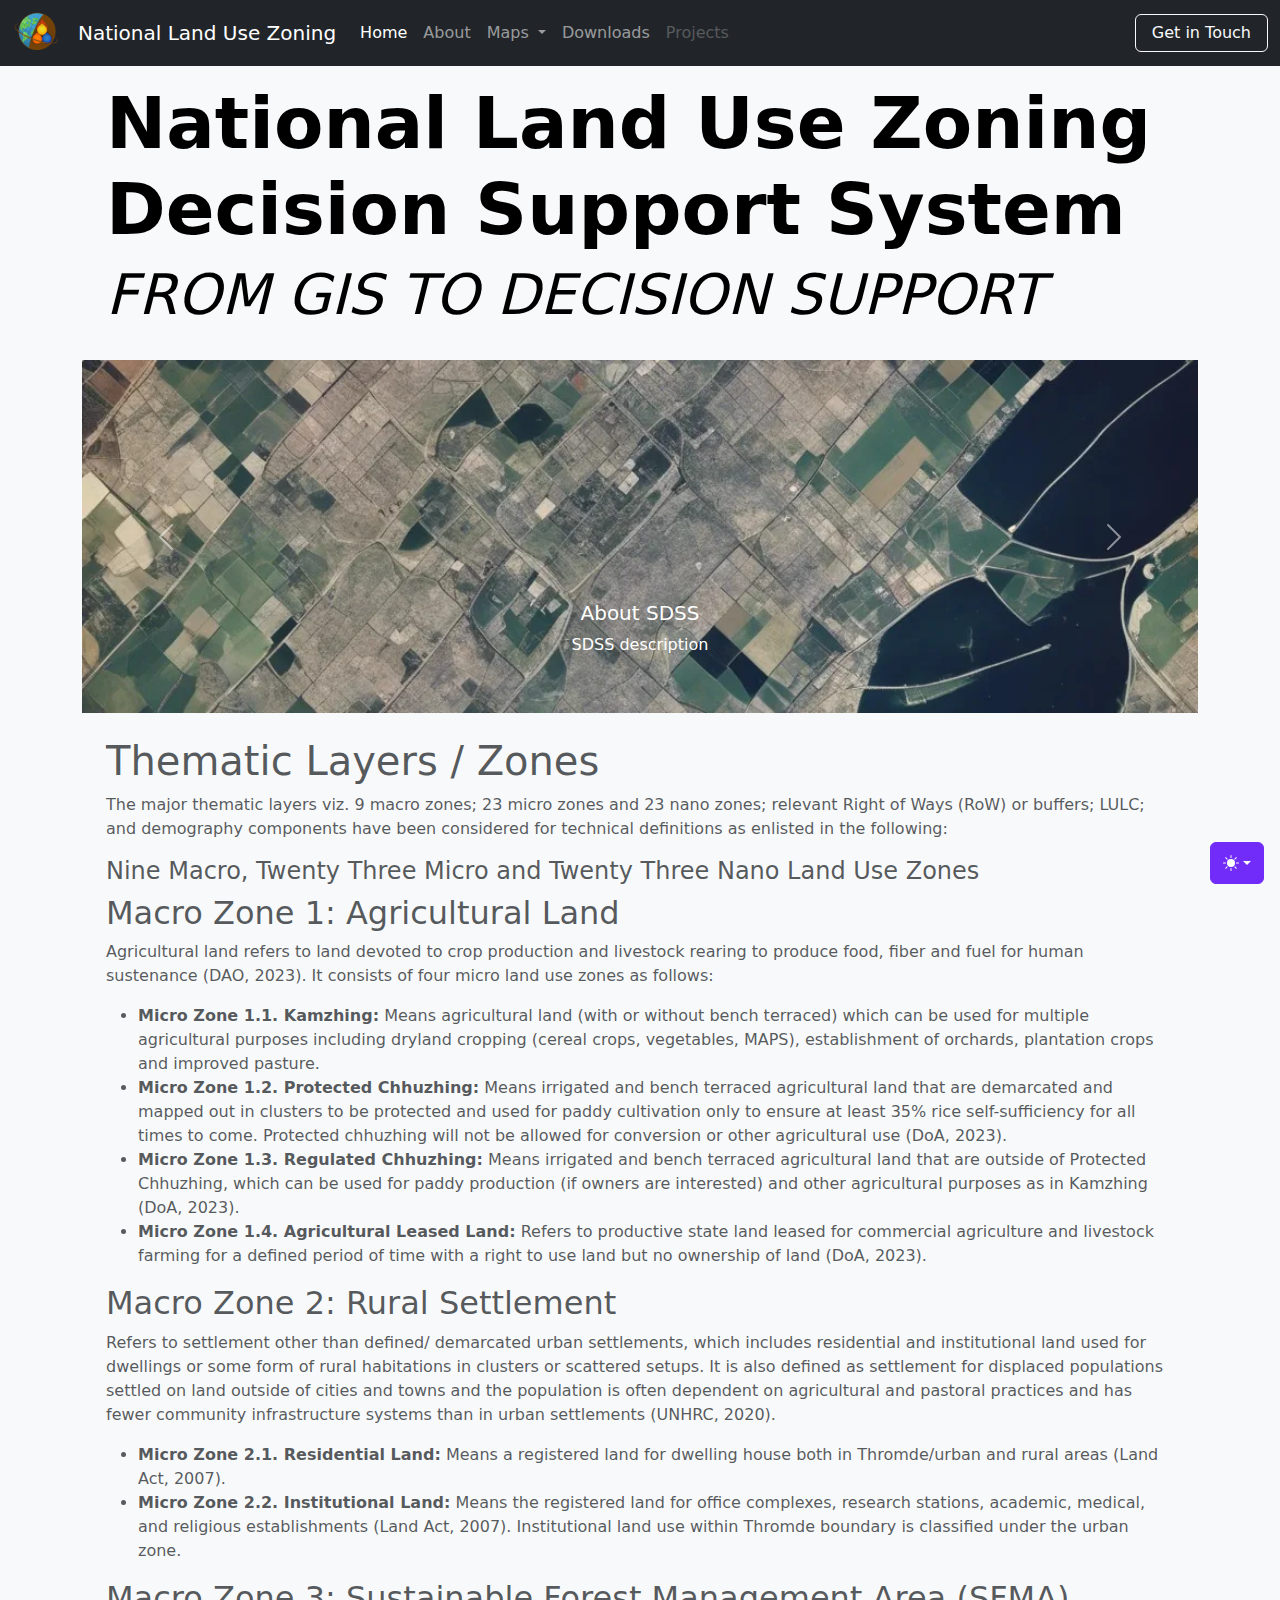
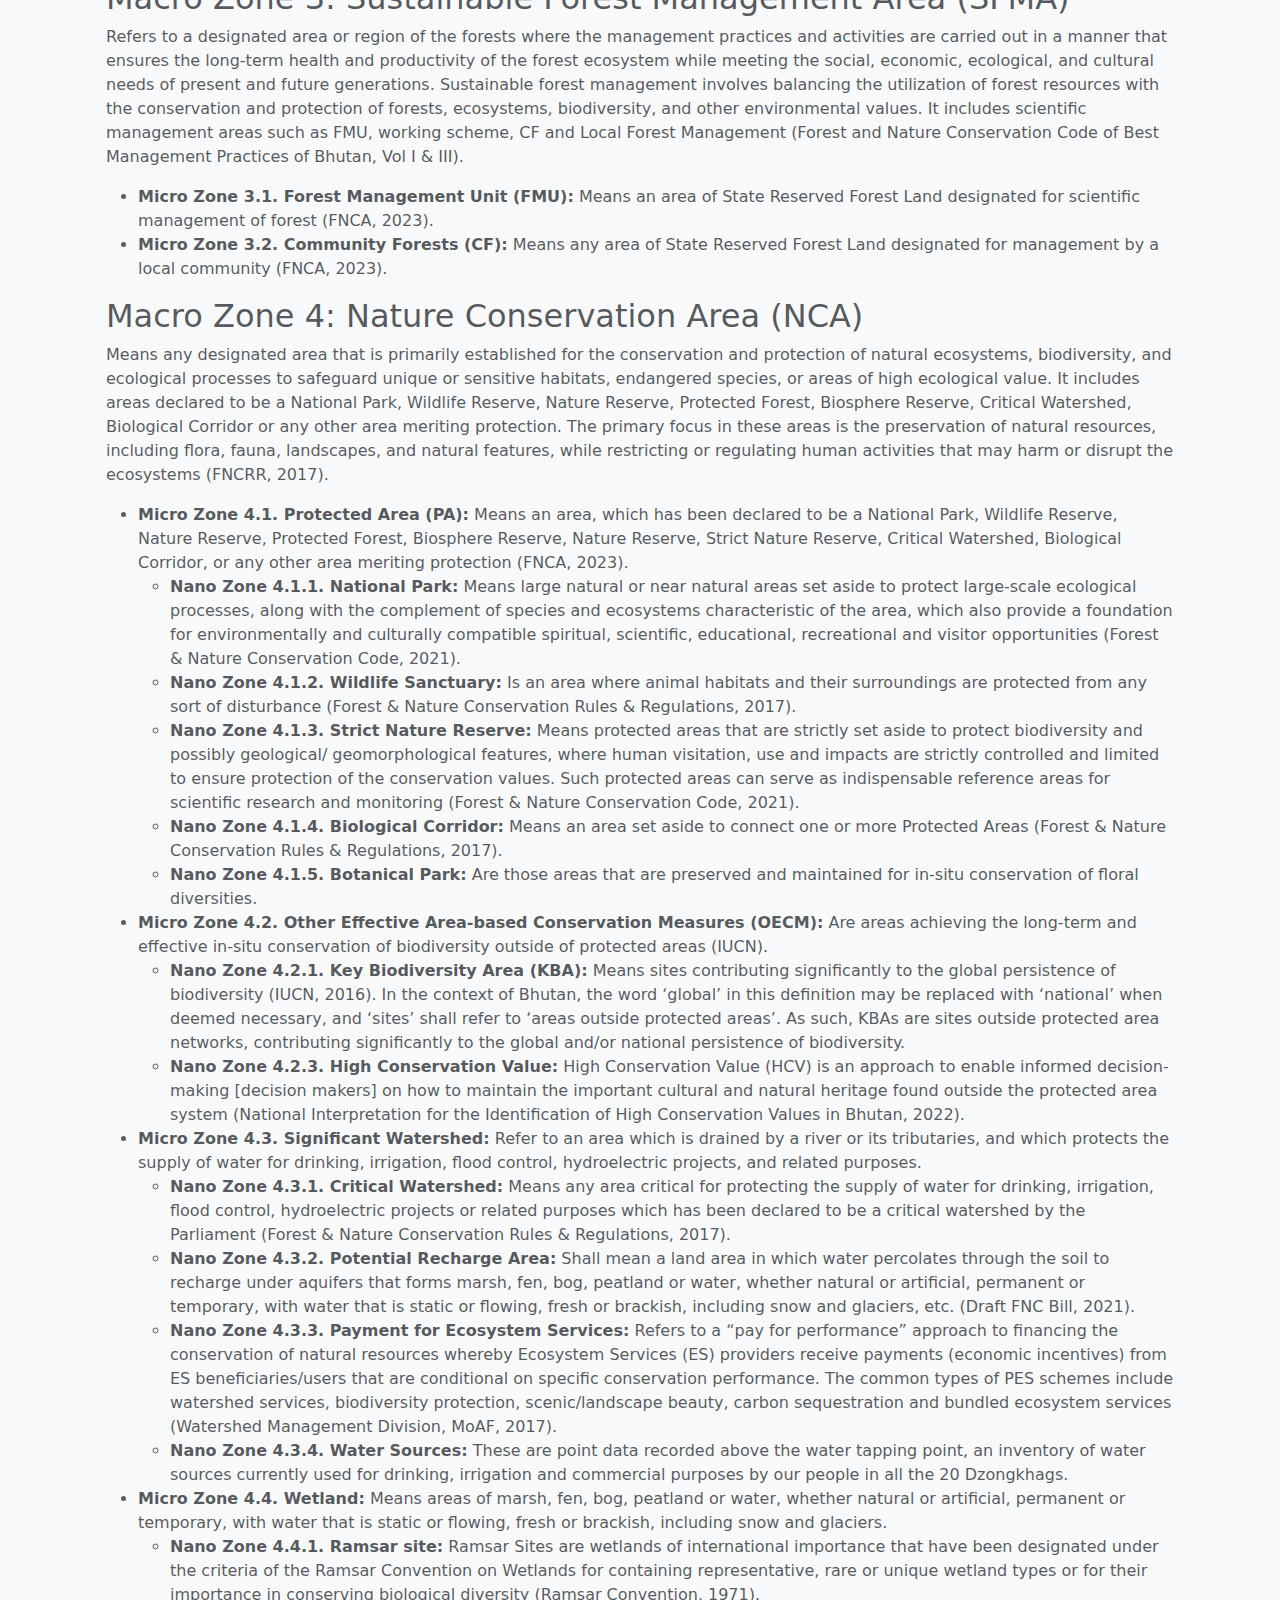
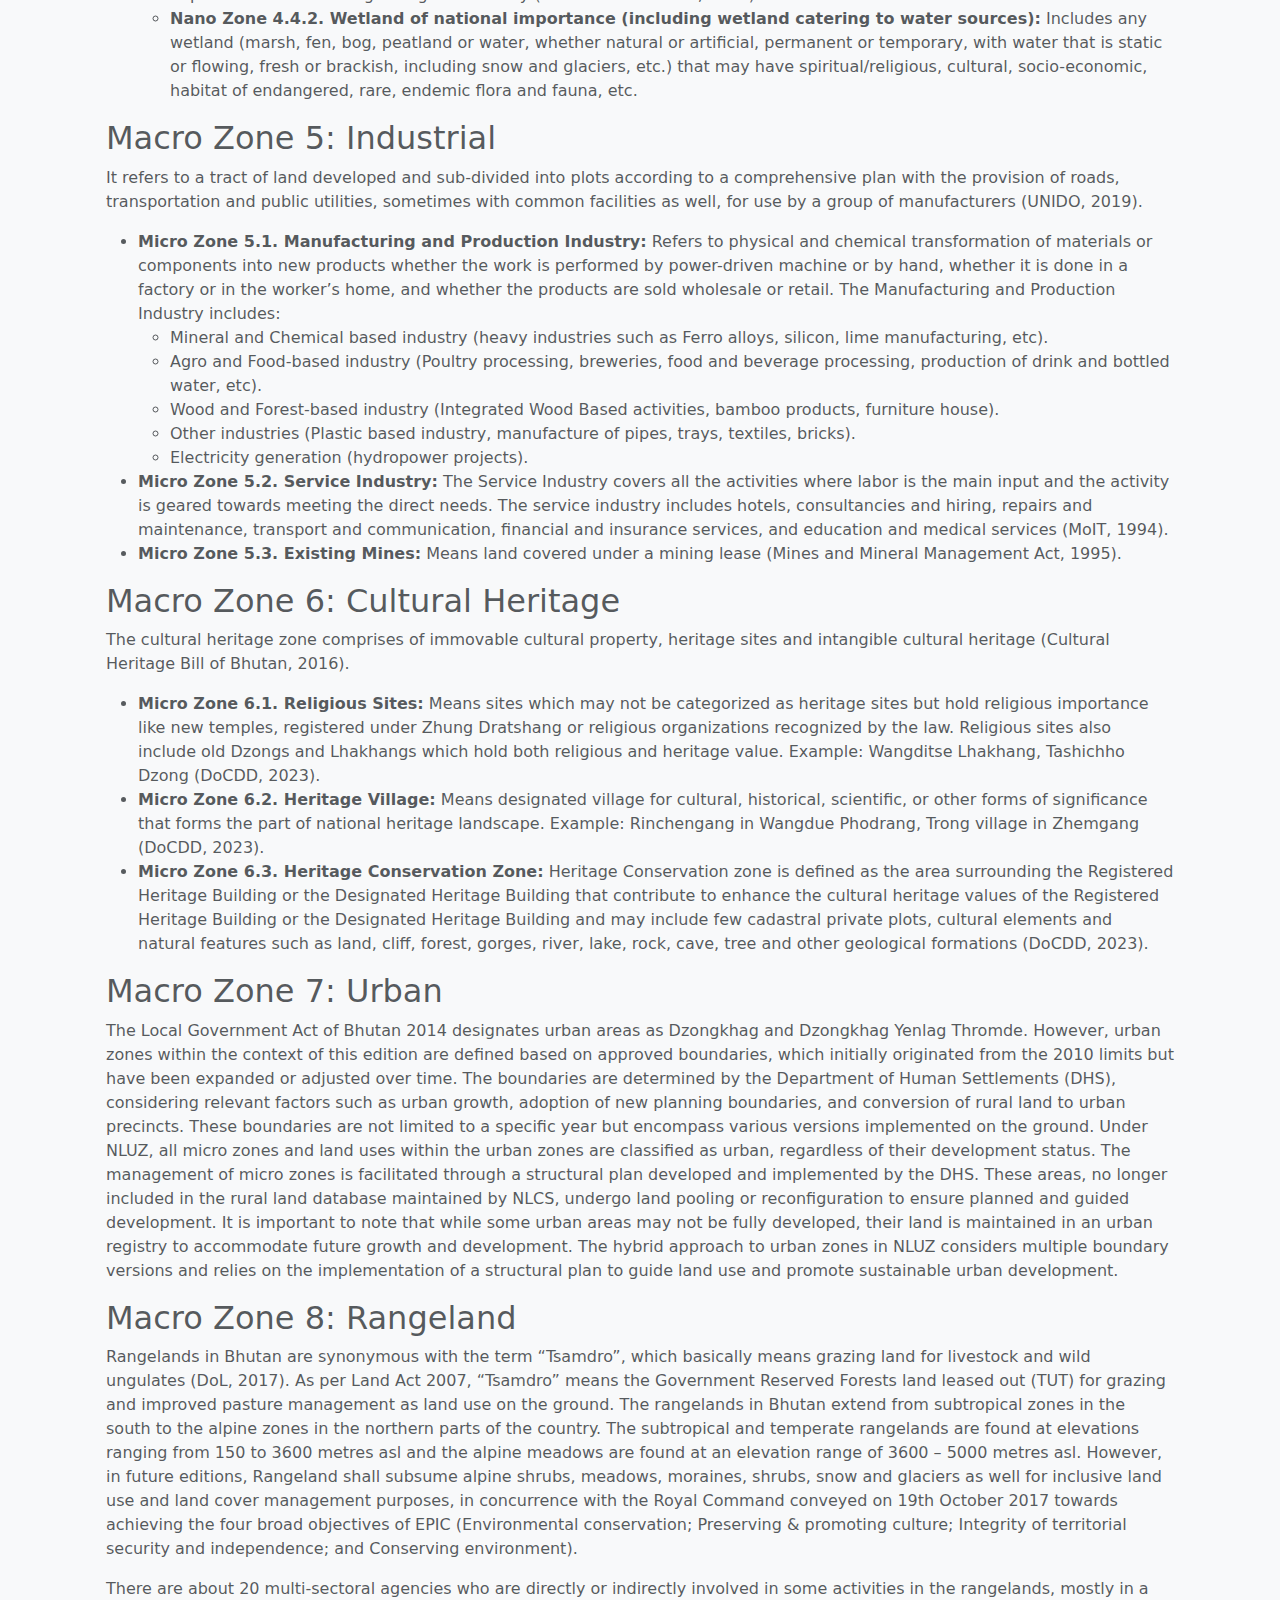
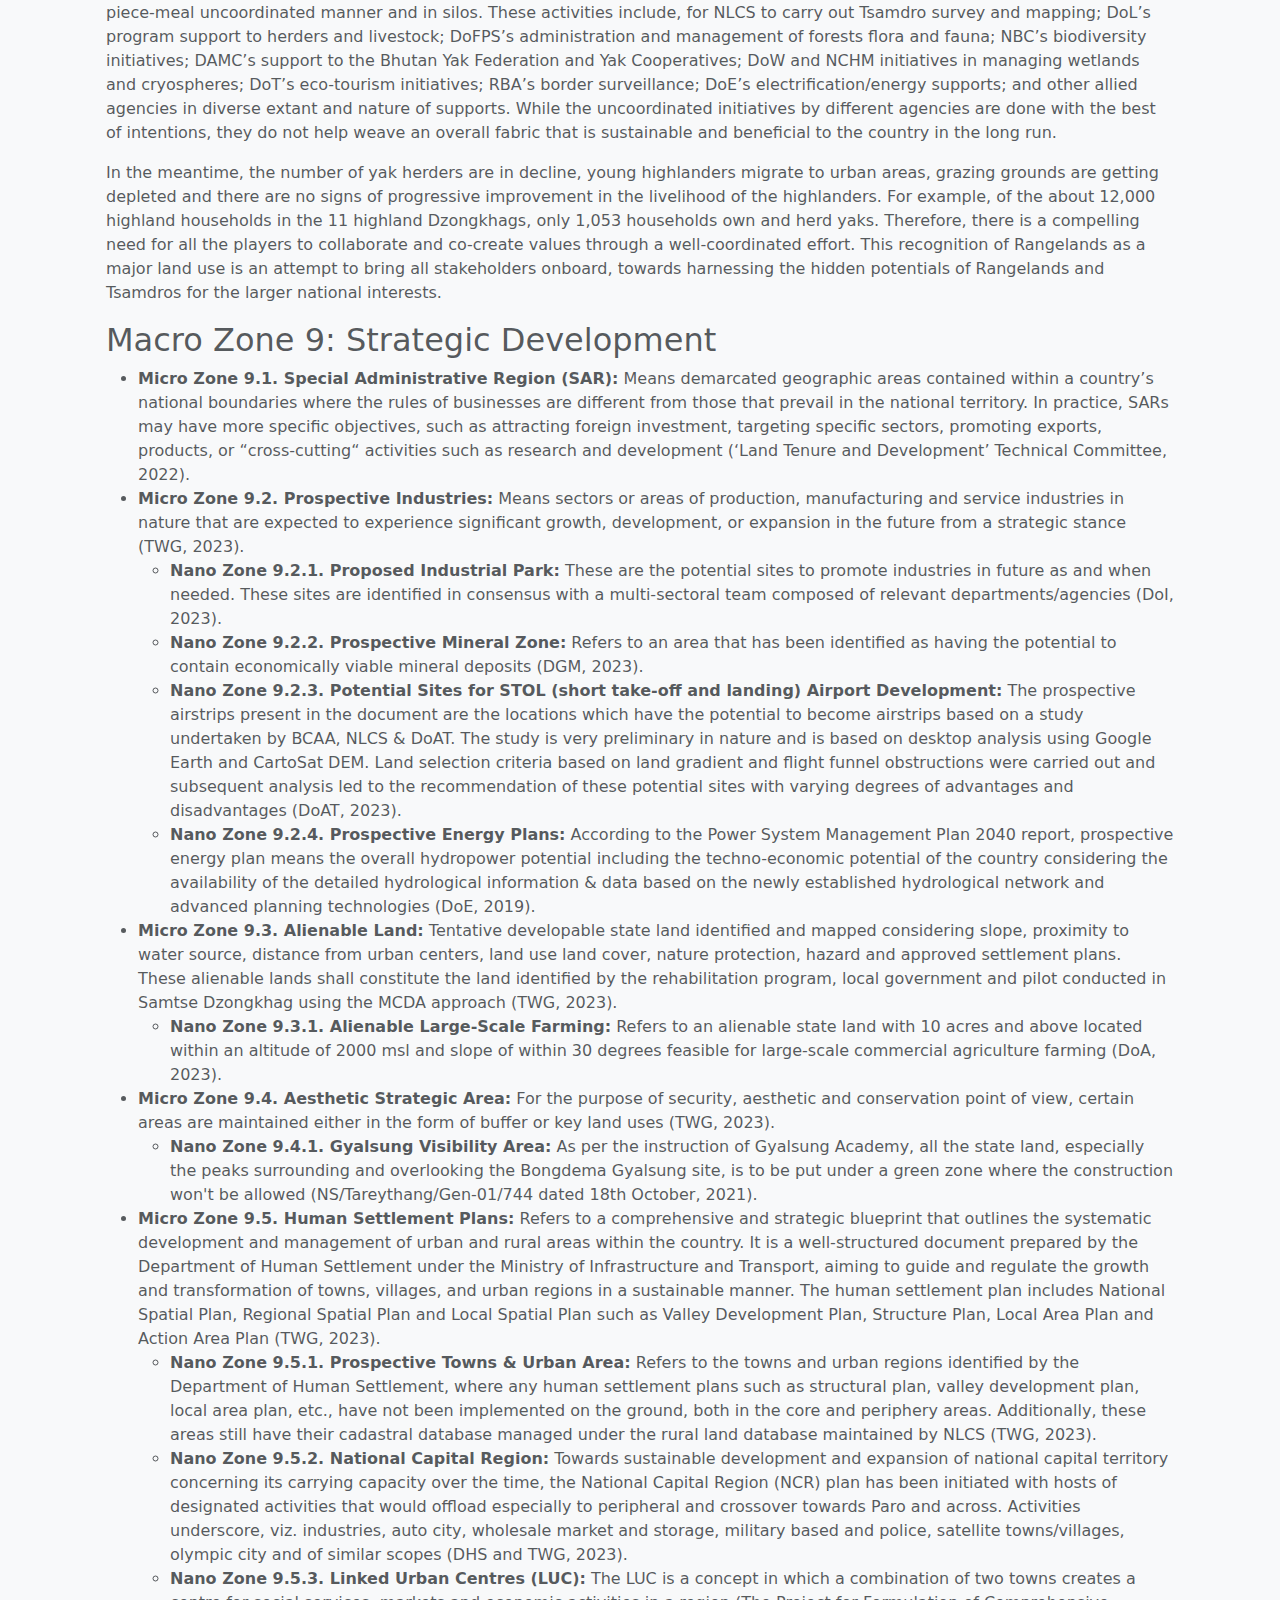
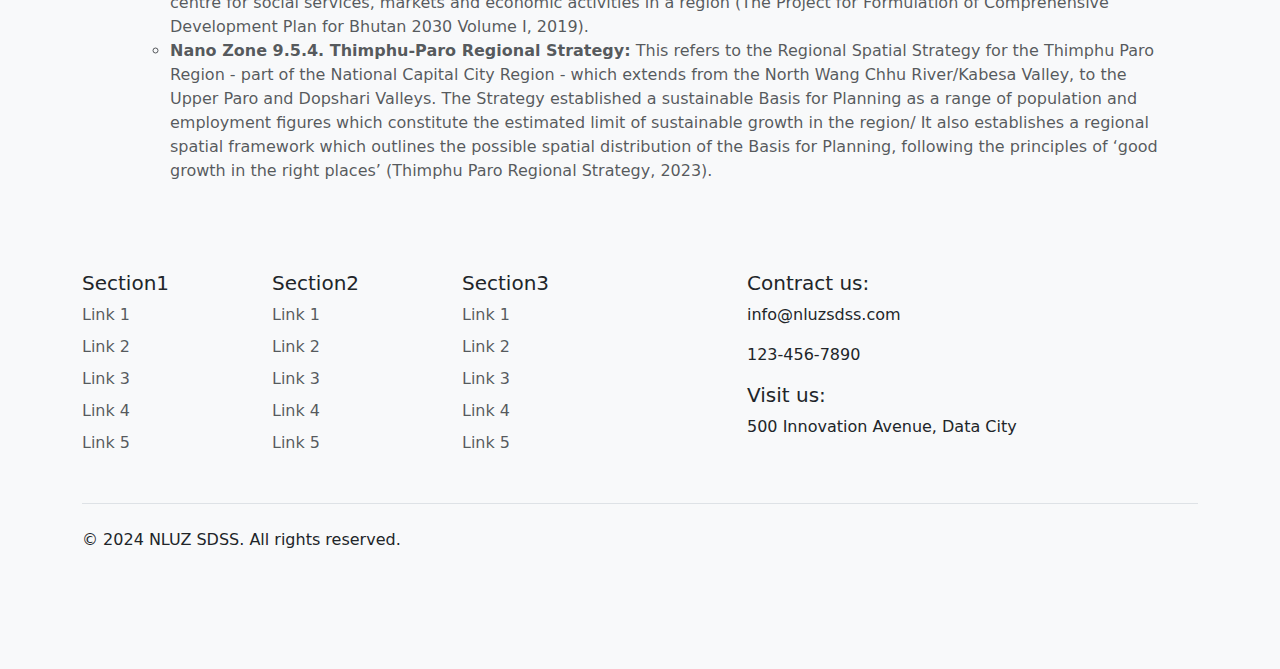
==== commit b83d01c1: "update navbar for map" ====
--- a/index.html
+++ b/index.html
@@ -150,8 +150,13 @@
           <li class="nav-item">
             <a class="nav-link" href="./about.html">About</a>
           </li>
-          <li class="nav-item">
-            <a class="nav-link" href="#">Maps</a>
+          <li class="nav-item dropdown">
+            <a class="nav-link dropdown-toggle" href="#" role="button" data-bs-toggle="dropdown" aria-expanded="false">
+              Maps
+            </a>
+            <ul class="dropdown-menu">
+              <li><a class="dropdown-item" href="./map.html" target="_blank">NLUZ DSS Dashboard</a></li>
+            </ul>
           </li>
           <li class="nav-item">
             <a class="nav-link" href="./download.html">Downloads</a>
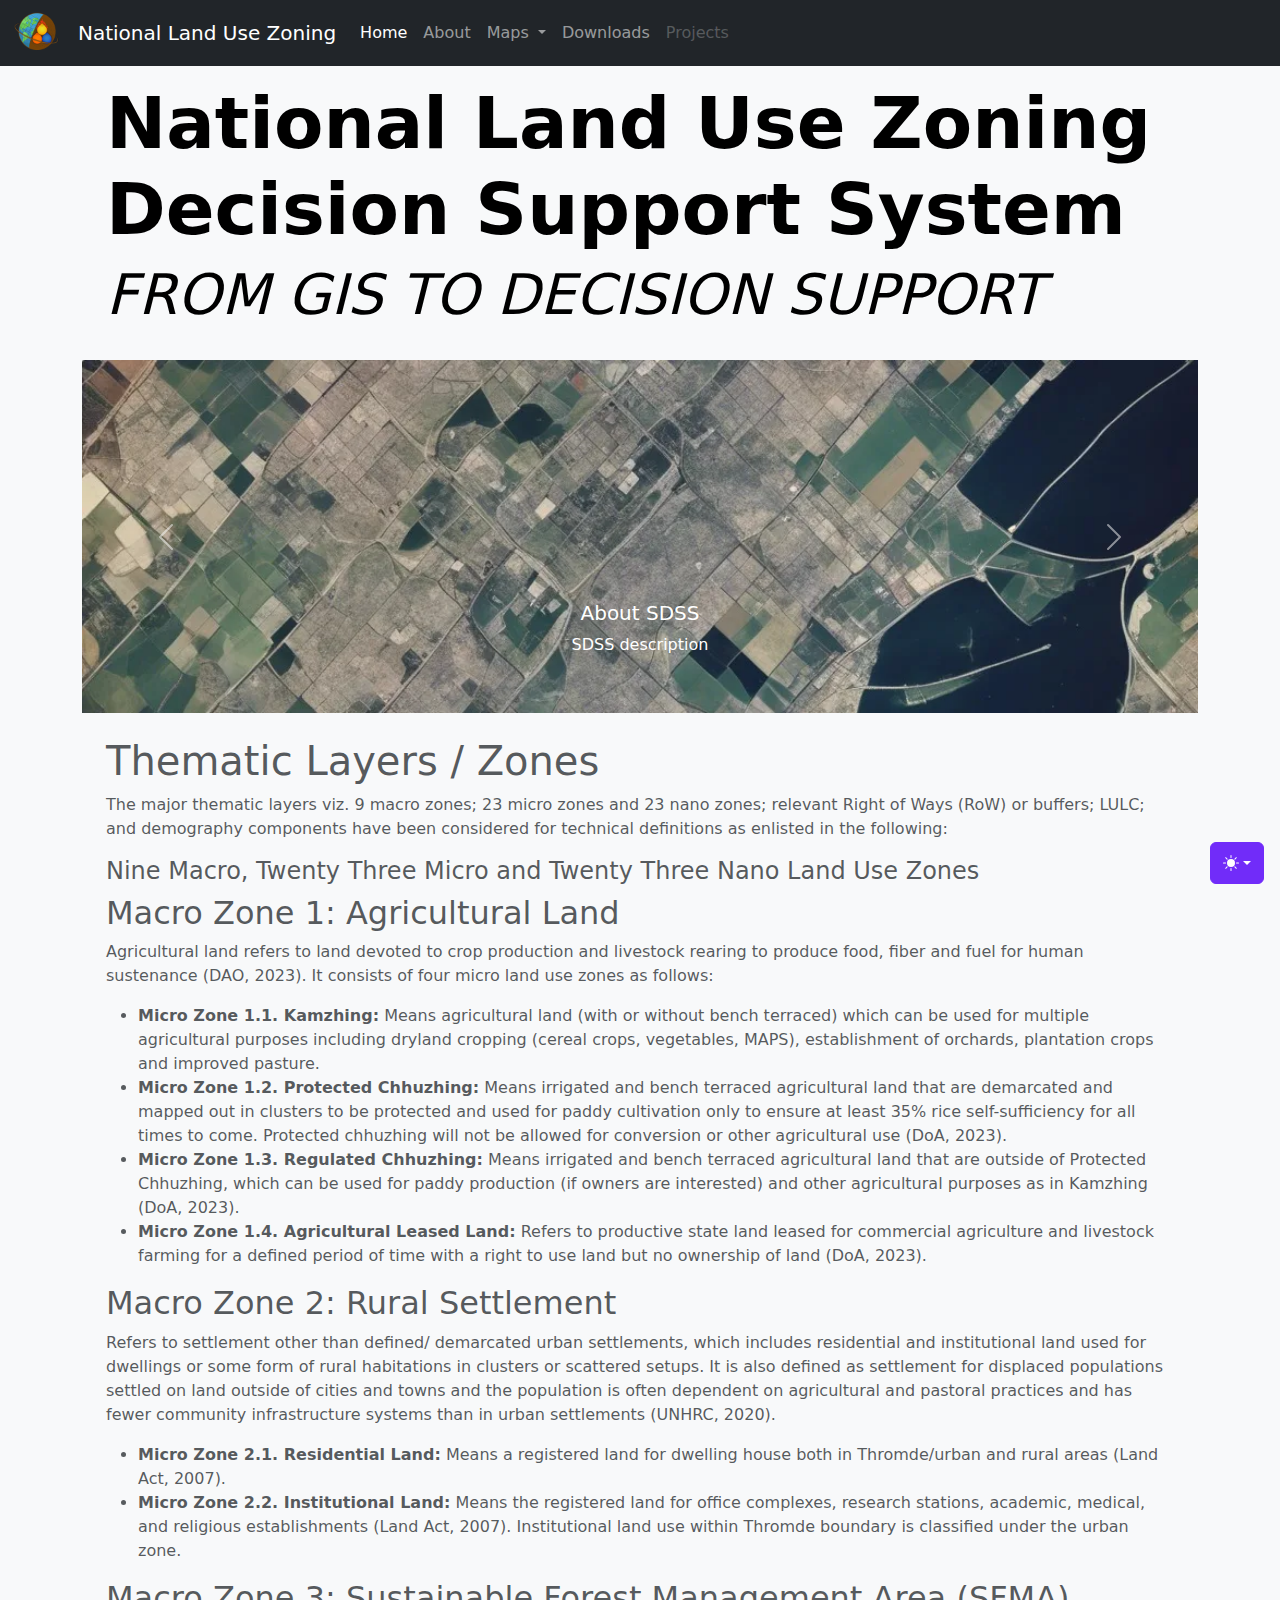
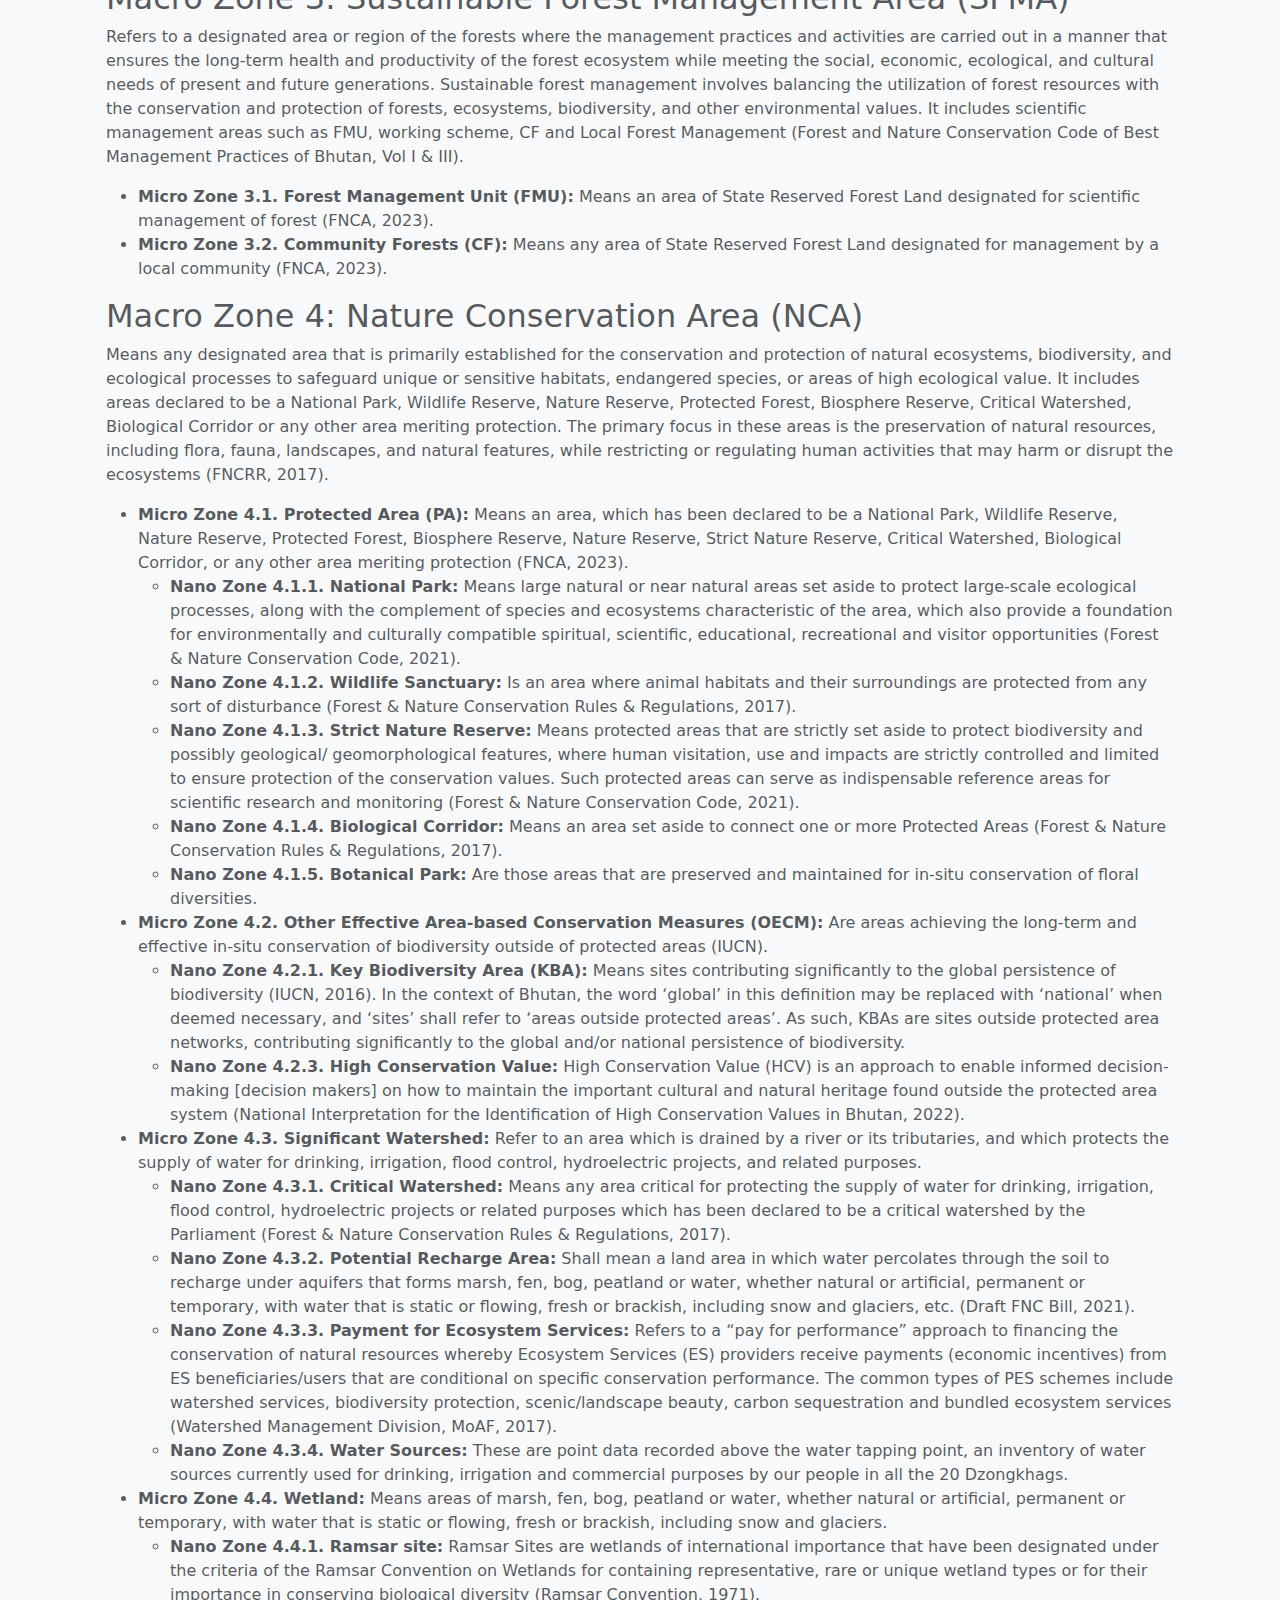
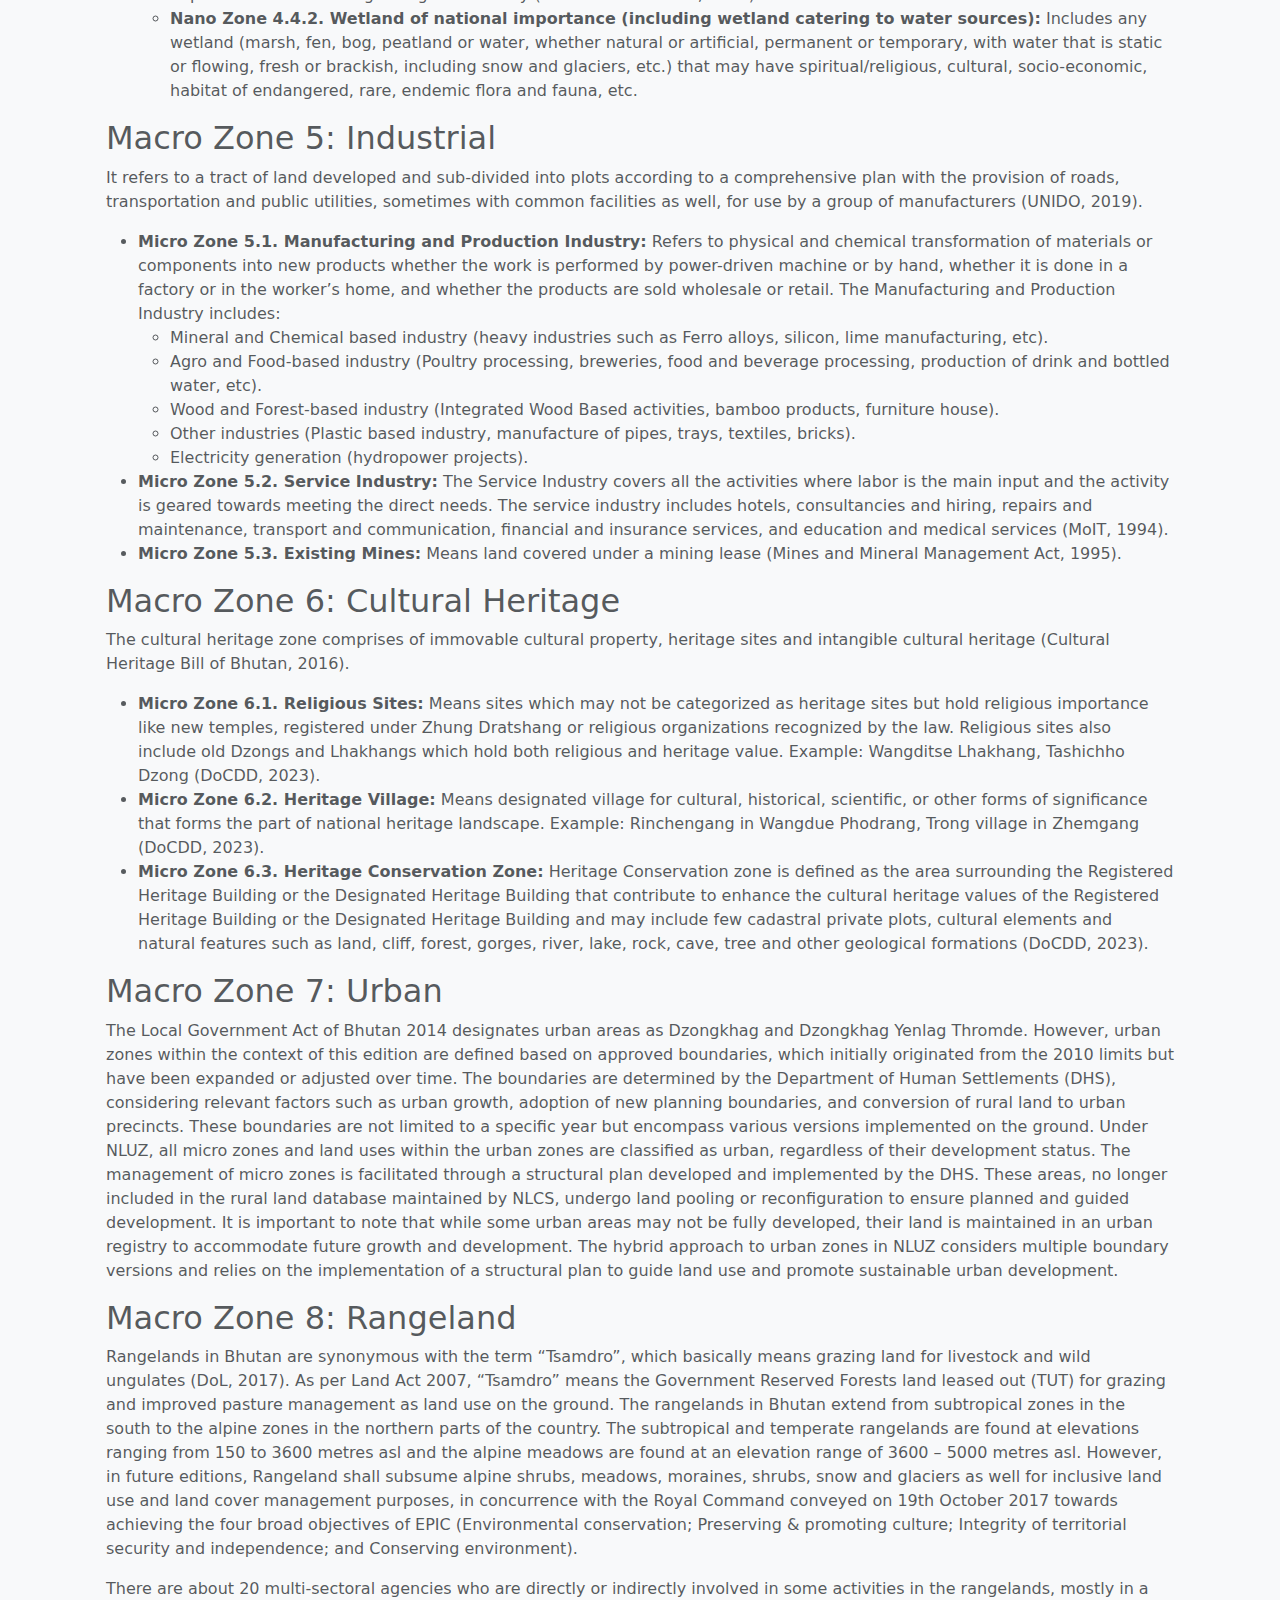
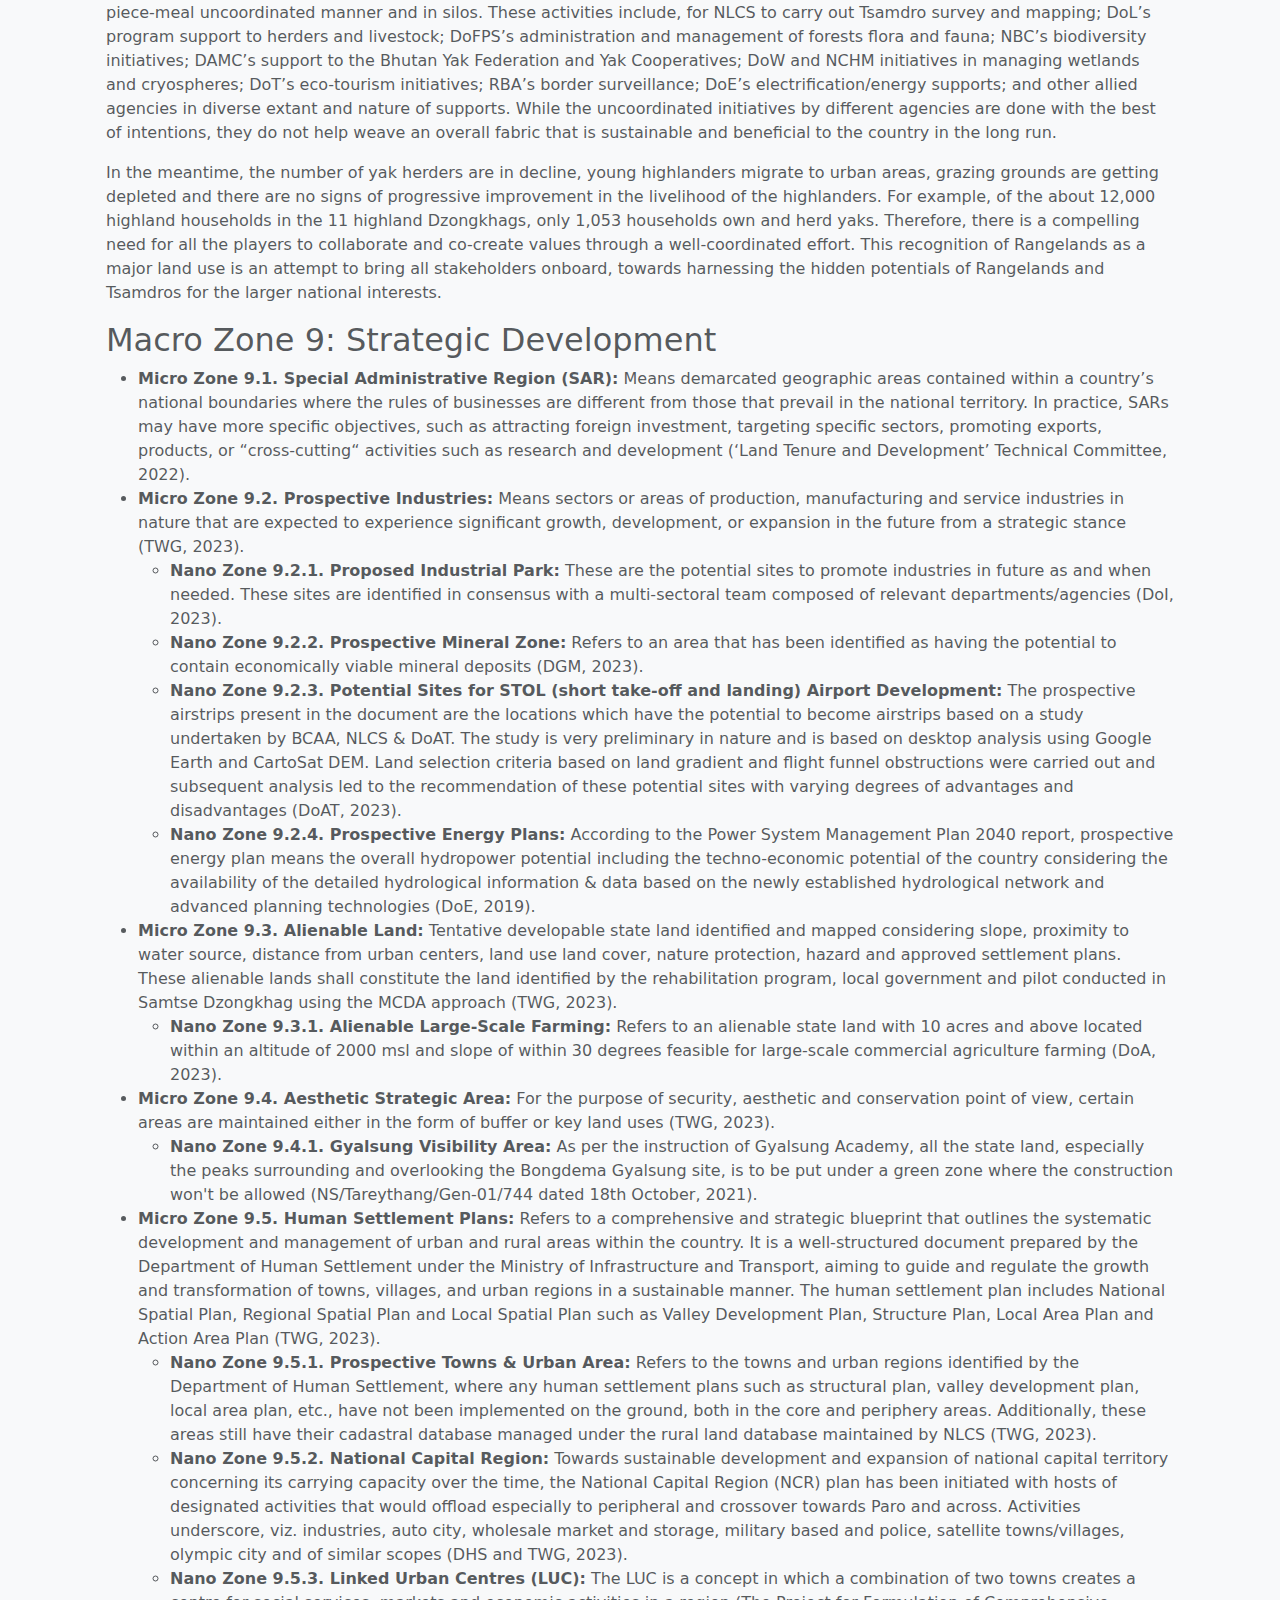
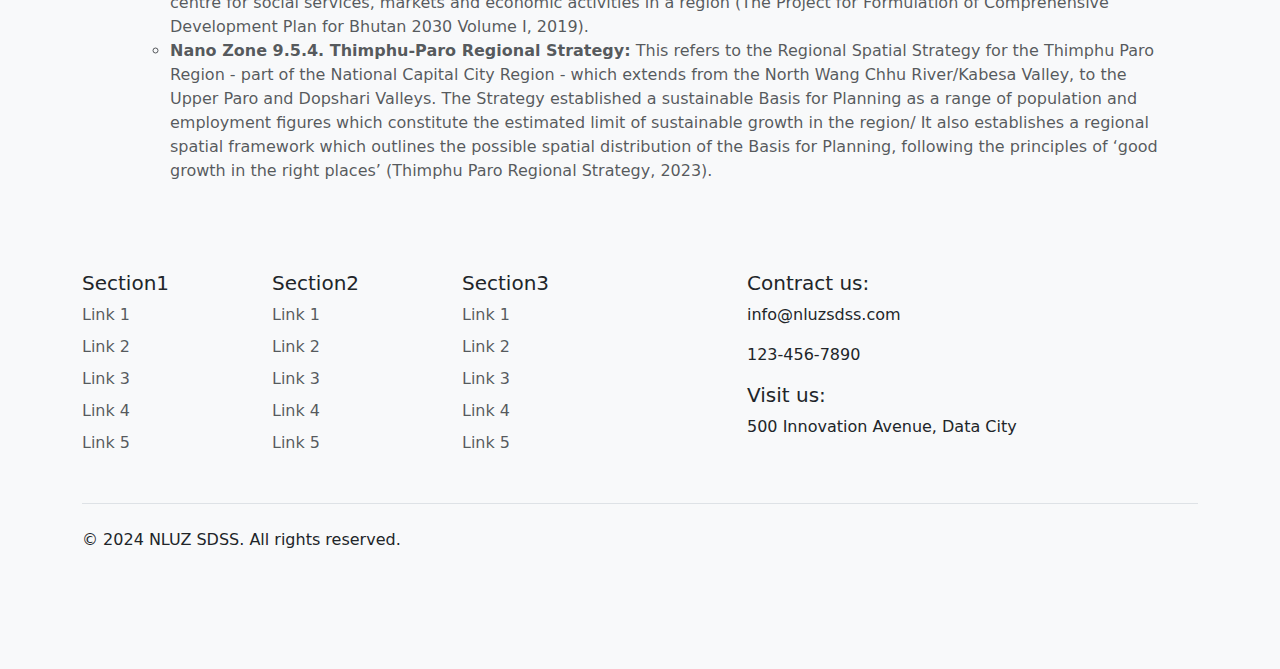
==== commit f7f6713d: "hide get in touch button" ====
--- a/index.html
+++ b/index.html
@@ -165,7 +165,7 @@
             <a class="nav-link disabled" href="#">Projects</a>
           </li>
         </ul>
-        <button class="btn btn-outline-light px-3" type="button">Get in Touch</button>
+        <!-- <button class="btn btn-outline-light px-3" type="button">Get in Touch</button> -->
       </div>
     </div>
   </nav>
